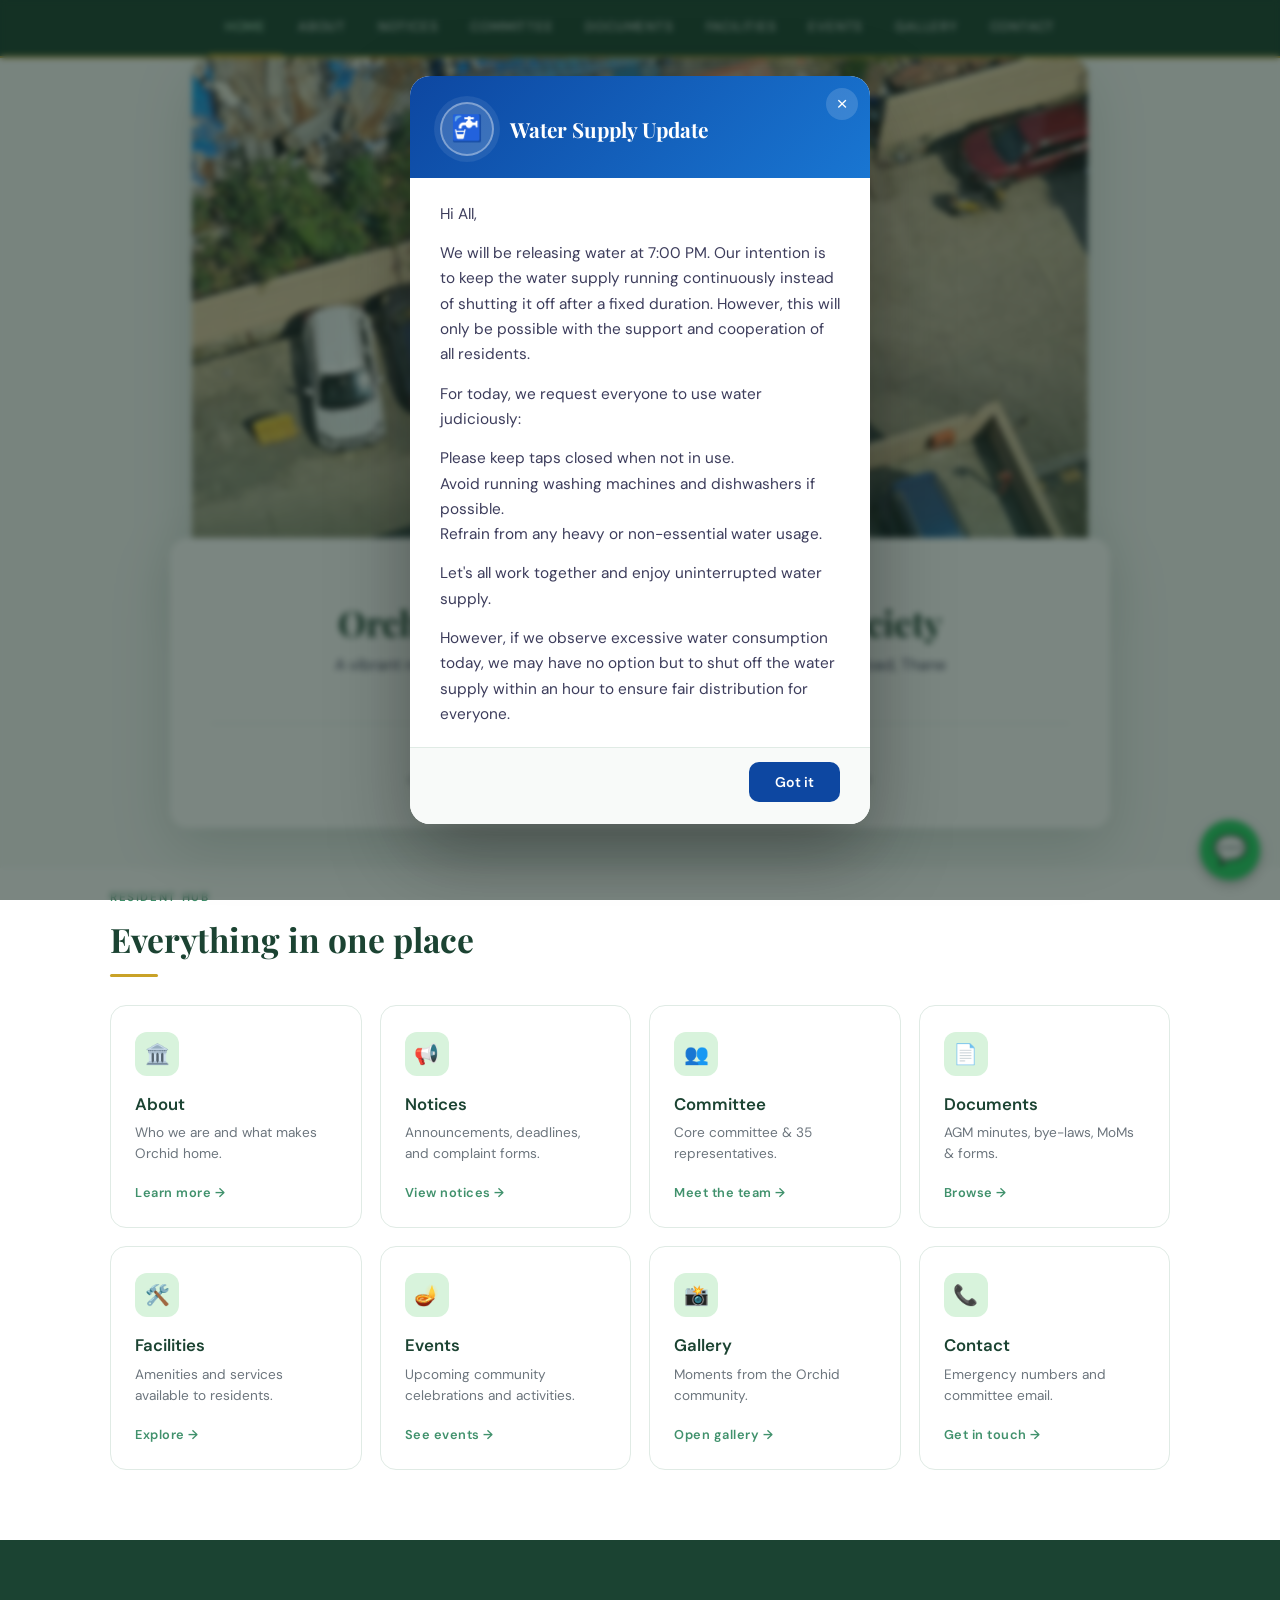
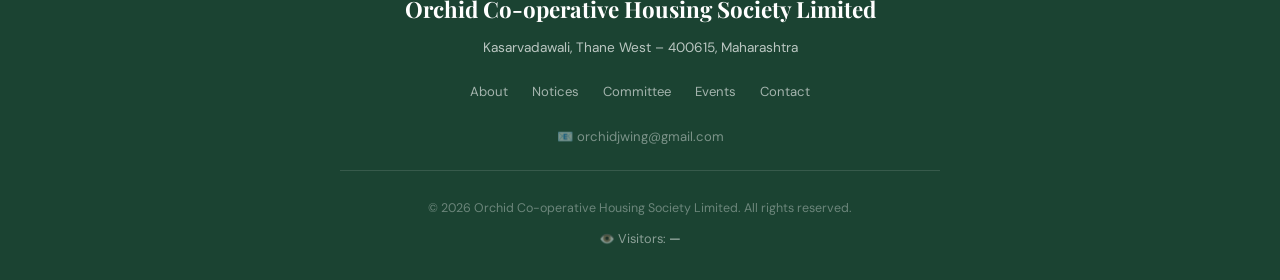
==== index.html @ 19d30646 "added visitor tag" ====
<!DOCTYPE html>
<html lang="en">
<head>
<meta charset="UTF-8">
<meta name="viewport" content="width=device-width, initial-scale=1.0">
<title>Orchid Co-operative Housing Society Limited</title>
<link rel="preconnect" href="https://fonts.googleapis.com">
<link href="https://fonts.googleapis.com/css2?family=Playfair+Display:wght@600;700&family=DM+Sans:wght@300;400;500;600&display=swap" rel="stylesheet">
<link rel="stylesheet" href="css/style.css">
</head>
<body data-page="index">

<div data-include="partials/nav.html"></div>
<!-- FULL-WIDTH IMAGE SLIDER (no text) -->
<header class="hero hero-images-only">
  <div class="hero-slides" id="heroSlides" aria-hidden="true"></div>
  <div class="hero-dots" id="heroDots"></div>
</header>

<!-- FLOATING WELCOME CARD (overlaps slider) -->
<div class="container">
  <div class="welcome-card">
    <p class="eyebrow">🌿 Est. 2023 · Kasarvadawali, Thane</p>
    <h1>Orchid Co-operative Housing Society</h1>
    <p class="lede">A vibrant residential community at Mahavir Kalpavruksha, Ghodbunder Road, Thane West – 400615.</p>
    <div class="stats">
      <div><strong>7</strong><span>Committee</span></div>
      <div><strong>35</strong><span>Representatives</span></div>
      <div><strong>2023</strong><span>Established</span></div>
      <div><strong>J Wing</strong><span>Orchid Tower</span></div>
    </div>
  </div>
</div>

<!-- QUICK LINK TILES -->
<section style="padding-top: 20px;">
  <div class="container">
    <p class="section-label">Resident Hub</p>
    <h2>Everything in one place</h2>
    <div class="divider"></div>

    <div class="tile-grid">
      <a href="about.html" class="tile">
        <div class="tile-icon">🏛️</div>
        <h3>About</h3>
        <p>Who we are and what makes Orchid home.</p>
        <span class="tile-arrow">Learn more →</span>
      </a>
      <a href="notices.html" class="tile">
        <div class="tile-icon">📢</div>
        <h3>Notices</h3>
        <p>Announcements, deadlines, and complaint forms.</p>
        <span class="tile-arrow">View notices →</span>
      </a>
      <a href="committee.html" class="tile">
        <div class="tile-icon">👥</div>
        <h3>Committee</h3>
        <p>Core committee &amp; 35 representatives.</p>
        <span class="tile-arrow">Meet the team →</span>
      </a>
      <a href="documents.html" class="tile">
        <div class="tile-icon">📄</div>
        <h3>Documents</h3>
        <p>AGM minutes, bye-laws, MoMs &amp; forms.</p>
        <span class="tile-arrow">Browse →</span>
      </a>
      <a href="facilities.html" class="tile">
        <div class="tile-icon">🛠️</div>
        <h3>Facilities</h3>
        <p>Amenities and services available to residents.</p>
        <span class="tile-arrow">Explore →</span>
      </a>
      <a href="events.html" class="tile">
        <div class="tile-icon">🪔</div>
        <h3>Events</h3>
        <p>Upcoming community celebrations and activities.</p>
        <span class="tile-arrow">See events →</span>
      </a>
      <a href="gallery.html" class="tile">
        <div class="tile-icon">📸</div>
        <h3>Gallery</h3>
        <p>Moments from the Orchid community.</p>
        <span class="tile-arrow">Open gallery →</span>
      </a>
      <a href="contact.html" class="tile">
        <div class="tile-icon">📞</div>
        <h3>Contact</h3>
        <p>Emergency numbers and committee email.</p>
        <span class="tile-arrow">Get in touch →</span>
      </a>
    </div>
  </div>
</section>

<div data-include="partials/footer.html"></div>
<script>
  (function () {
    var images = [
      'assets/gallery/orchid-tower.jpg',
      'assets/gallery/open-area.jpg',
      'assets/gallery/agm-hall.jpg',
      'assets/gallery/security-team.jpg',
      'assets/gallery/kumkum.jpeg',
      'assets/gallery/kids.jpeg'
    ];

    for (var i = images.length - 1; i > 0; i--) {
      var j = Math.floor(Math.random() * (i + 1));
      var tmp = images[i]; images[i] = images[j]; images[j] = tmp;
    }

    var slidesEl = document.getElementById('heroSlides');
    var dotsEl = document.getElementById('heroDots');
    if (!slidesEl) return;

    var slides = images.map(function (src) {
      var el = document.createElement('div');
      el.className = 'hero-slide';
      el.style.backgroundImage = 'url("' + src + '")';
      slidesEl.appendChild(el);
      return el;
    });

    var dots = images.map(function (_, idx) {
      var b = document.createElement('button');
      b.type = 'button';
      b.setAttribute('aria-label', 'Slide ' + (idx + 1));
      b.addEventListener('click', function () { go(idx); });
      dotsEl.appendChild(b);
      return b;
    });

    if (!slides.length) return;
    var current = 0;
    setActive(0);

    var timer = setInterval(next, 5000);

    function setActive(i) {
      slides.forEach(function (s, idx) { s.classList.toggle('active', idx === i); });
      dots.forEach(function (d, idx) { d.classList.toggle('active', idx === i); });
    }

    function next() {
      current = (current + 1) % slides.length;
      setActive(current);
    }

    function go(i) {
      current = i;
      setActive(current);
      clearInterval(timer);
      timer = setInterval(next, 5000);
    }
  })();
</script>
<script src="js/popup.js"></script>
<script src="js/include.js"></script>
<script src="js/visitor.js"></script>
</body>
</html>
---- css/style.css ----
*, *::before, *::after { margin: 0; padding: 0; box-sizing: border-box; }

:root {
  --green-dark:  #1B4332;
  --green-mid:   #2D6A4F;
  --green-soft:  #40916C;
  --green-light: #B7E4C7;
  --green-pale:  #D8F3DC;
  --gold:        #C9A227;
  --gold-light:  #FFF3CD;
  --text-dark:   #1a1a2e;
  --text-mid:    #3d3d5c;
  --text-muted:  #6c757d;
  --white:       #ffffff;
  --off-white:   #f8faf9;
  --border:      #e0ebe5;
}

html { scroll-behavior: smooth; }

body {
  font-family: 'DM Sans', sans-serif;
  background: var(--off-white);
  color: var(--text-dark);
  line-height: 1.7;
}

/* ── HERO ── */
.hero {
  background: linear-gradient(135deg, var(--green-dark) 0%, var(--green-mid) 60%, var(--green-soft) 100%);
  color: var(--white);
  text-align: center;
  padding: 36px 20px 28px;
  position: relative;
  overflow: hidden;
  max-height: 40vh;
  display: flex;
  flex-direction: column;
  justify-content: center;
}

.hero::before {
  content: '';
  position: absolute;
  inset: 0;
  background: url("data:image/svg+xml,%3Csvg width='60' height='60' viewBox='0 0 60 60' xmlns='http://www.w3.org/2000/svg'%3E%3Cg fill='none' fill-rule='evenodd'%3E%3Cg fill='%23ffffff' fill-opacity='0.04'%3E%3Cpath d='M36 34v-4h-2v4h-4v2h4v4h2v-4h4v-2h-4zm0-30V0h-2v4h-4v2h4v4h2V6h4V4h-4zM6 34v-4H4v4H0v2h4v4h2v-4h4v-2H6zM6 4V0H4v4H0v2h4v4h2V6h4V4H6z'/%3E%3C/g%3E%3C/g%3E%3C/svg%3E");
  pointer-events: none;
  z-index: 2;
}

/* Sliding background images for the home hero */
.hero-slides {
  position: absolute;
  inset: 0;
  z-index: 0;
  overflow: hidden;
}

.hero-slide {
  position: absolute;
  inset: 0;
  background-size: cover;
  background-position: center;
  opacity: 0;
  transform: scale(1.05);
  transition: opacity 1.6s ease-in-out, transform 8s ease-out;
}

.hero-slide.active {
  opacity: 1;
  transform: scale(1);
}

/* Dark green overlay so the text stays readable over photos */
.hero-slides::after {
  content: '';
  position: absolute;
  inset: 0;
  background: linear-gradient(135deg, rgba(27,67,50,0.78) 0%, rgba(45,106,79,0.7) 60%, rgba(64,145,108,0.65) 100%);
  z-index: 1;
}

.hero > *:not(.hero-slides) {
  position: relative;
  z-index: 3;
}

/* Image-only hero (no text overlay) */
.hero-images-only {
  padding: 0;
  height: 60vh;
  min-height: 380px;
  max-height: 620px;
  display: block;
  width: 70%;
  margin: 0 auto;
  border-radius: 18px;
  overflow: hidden;
  box-shadow: 0 20px 60px rgba(27,67,50,0.18);
}

@media (max-width: 720px) {
  .hero-images-only { width: 92%; border-radius: 12px; }
}

/* Slim site-name top bar (replaces gold alert) */
.site-name-bar {
  background: var(--green-dark);
  color: var(--white);
  font-family: 'Playfair Display', serif;
  font-size: 0.95rem;
  font-weight: 600;
  letter-spacing: 0.04em;
  border-bottom: 2px solid var(--gold);
}
.site-name-bar .alert-icon { display: none; }
.hero-images-only::before { display: none; }
.hero-images-only .hero-slides::after {
  background: linear-gradient(180deg, rgba(0,0,0,0) 60%, rgba(27,67,50,0.35) 100%);
}
.hero-images-only .hero-slide { transform: scale(1.02); transition: opacity 1.6s ease-in-out, transform 9s ease-out; }
.hero-images-only .hero-slide.active { transform: scale(1); }

/* Slide indicator dots */
.hero-dots {
  position: absolute;
  left: 0;
  right: 0;
  bottom: 20px;
  display: flex;
  justify-content: center;
  gap: 8px;
  z-index: 5;
}
.hero-dots button {
  width: 8px;
  height: 8px;
  border-radius: 50%;
  border: 0;
  background: rgba(255,255,255,0.45);
  cursor: pointer;
  padding: 0;
  transition: width 0.3s, background 0.3s;
}
.hero-dots button.active {
  width: 28px;
  border-radius: 4px;
  background: var(--white);
}

/* Floating welcome card that overlaps the slider */
.welcome-card {
  position: relative;
  z-index: 10;
  margin: -60px auto 40px;
  max-width: 940px;
  background: var(--white);
  border-radius: 18px;
  box-shadow: 0 20px 60px rgba(27,67,50,0.18);
  padding: 36px 40px;
  text-align: center;
}

@media (max-width: 720px) {
  .welcome-card { margin: -40px 16px 24px; padding: 26px 22px; }
}

.welcome-card .eyebrow {
  font-size: 0.72rem;
  letter-spacing: 0.16em;
  text-transform: uppercase;
  color: var(--green-soft);
  font-weight: 600;
  margin-bottom: 8px;
}

.welcome-card h1 {
  font-family: 'Playfair Display', serif;
  font-size: clamp(1.5rem, 3.2vw, 2.2rem);
  color: var(--green-dark);
  font-weight: 700;
  line-height: 1.2;
  margin-bottom: 8px;
}

.welcome-card .lede {
  color: var(--text-mid);
  font-size: 0.98rem;
  max-width: 620px;
  margin: 0 auto 18px;
}

.welcome-card .stats {
  display: flex;
  justify-content: center;
  gap: 32px;
  flex-wrap: wrap;
  padding-top: 18px;
  border-top: 1px solid var(--border);
}

.welcome-card .stats > div { text-align: center; }
.welcome-card .stats strong {
  display: block;
  font-family: 'Playfair Display', serif;
  font-size: 1.4rem;
  color: var(--green-dark);
  line-height: 1;
}
.welcome-card .stats span {
  font-size: 0.72rem;
  color: var(--text-muted);
  letter-spacing: 0.08em;
  text-transform: uppercase;
  margin-top: 4px;
  display: inline-block;
}

/* Modern quick-links grid (icon tiles) */
.tile-grid {
  display: grid;
  grid-template-columns: repeat(auto-fit, minmax(220px, 1fr));
  gap: 18px;
}

.tile {
  position: relative;
  display: block;
  background: var(--white);
  border: 1px solid var(--border);
  border-radius: 16px;
  padding: 26px 24px 22px;
  text-decoration: none;
  color: var(--text-dark);
  overflow: hidden;
  transition: transform 0.25s, box-shadow 0.25s, border-color 0.25s;
}

.tile::before {
  content: '';
  position: absolute;
  inset: 0;
  background: linear-gradient(135deg, var(--green-pale) 0%, transparent 60%);
  opacity: 0;
  transition: opacity 0.25s;
  pointer-events: none;
}

.tile:hover {
  transform: translateY(-4px);
  box-shadow: 0 14px 40px rgba(27,67,50,0.12);
  border-color: var(--green-light);
}

.tile:hover::before { opacity: 1; }

.tile-icon {
  position: relative;
  width: 44px;
  height: 44px;
  border-radius: 12px;
  background: var(--green-pale);
  color: var(--green-dark);
  display: flex;
  align-items: center;
  justify-content: center;
  font-size: 1.25rem;
  margin-bottom: 14px;
}

.tile h3 {
  position: relative;
  font-size: 1.05rem;
  font-weight: 600;
  color: var(--green-dark);
  margin-bottom: 4px;
}

.tile p {
  position: relative;
  font-size: 0.85rem;
  color: var(--text-muted);
  margin-bottom: 14px;
  line-height: 1.55;
}

.tile-arrow {
  position: relative;
  font-size: 0.8rem;
  font-weight: 600;
  color: var(--green-soft);
  letter-spacing: 0.04em;
}

/* Featured / urgent strip on home */
.feature-strip {
  display: grid;
  grid-template-columns: 1.2fr 1fr;
  gap: 24px;
  background: linear-gradient(135deg, var(--green-dark) 0%, var(--green-mid) 100%);
  border-radius: 18px;
  padding: 32px 36px;
  color: var(--white);
  align-items: center;
}

@media (max-width: 720px) {
  .feature-strip { grid-template-columns: 1fr; padding: 26px 22px; }
}

.feature-strip h3 {
  font-family: 'Playfair Display', serif;
  font-size: 1.4rem;
  margin-bottom: 8px;
  color: var(--white);
}

.feature-strip p {
  opacity: 0.85;
  font-size: 0.94rem;
  margin-bottom: 14px;
}

.feature-strip .deadline-pill {
  display: inline-block;
  background: var(--gold);
  color: #3B2800;
  border-radius: 50px;
  padding: 4px 14px;
  font-size: 0.78rem;
  font-weight: 600;
  margin-bottom: 10px;
  letter-spacing: 0.04em;
}

.feature-strip .feature-cta {
  display: inline-flex;
  align-items: center;
  gap: 8px;
  background: var(--white);
  color: var(--green-dark);
  padding: 10px 20px;
  border-radius: 8px;
  text-decoration: none;
  font-weight: 600;
  font-size: 0.86rem;
  transition: background 0.2s, transform 0.2s;
}

.feature-strip .feature-cta:hover {
  background: var(--green-light);
  transform: translateX(2px);
}

.feature-strip .feature-side {
  text-align: center;
  border-left: 1px solid rgba(255,255,255,0.18);
  padding-left: 24px;
}

@media (max-width: 720px) {
  .feature-strip .feature-side { border-left: 0; border-top: 1px solid rgba(255,255,255,0.18); padding: 16px 0 0; }
}

.feature-strip .feature-side strong {
  font-family: 'Playfair Display', serif;
  font-size: 2.4rem;
  display: block;
  line-height: 1;
  color: var(--green-light);
}
.feature-strip .feature-side span {
  font-size: 0.78rem;
  text-transform: uppercase;
  letter-spacing: 0.08em;
  opacity: 0.7;
  display: block;
  margin-top: 6px;
}

.hero-badge {
  display: inline-block;
  background: rgba(255,255,255,0.15);
  border: 1px solid rgba(255,255,255,0.3);
  color: var(--green-light);
  font-size: 0.75rem;
  font-weight: 600;
  letter-spacing: 0.12em;
  text-transform: uppercase;
  padding: 6px 16px;
  border-radius: 50px;
  margin-bottom: 20px;
}

.hero h1 {
  font-family: 'Playfair Display', serif;
  font-size: clamp(2rem, 5vw, 3.4rem);
  font-weight: 700;
  line-height: 1.2;
  margin-bottom: 14px;
  text-shadow: 0 2px 20px rgba(0,0,0,0.2);
}

.hero-tagline {
  font-size: 1.05rem;
  font-weight: 300;
  opacity: 0.88;
  margin-bottom: 6px;
  letter-spacing: 0.02em;
}

.hero-loc {
  font-size: 0.88rem;
  opacity: 0.65;
  display: flex;
  align-items: center;
  justify-content: center;
  gap: 5px;
  margin-top: 6px;
}

.hero-loc svg { width: 14px; height: 14px; fill: currentColor; }

.hero-strip {
  display: flex;
  justify-content: center;
  gap: 40px;
  flex-wrap: wrap;
  margin-top: 22px;
  padding-top: 18px;
  border-top: 1px solid rgba(255,255,255,0.18);
}

.hero-stat { text-align: center; }
.hero-stat strong { display: block; font-size: 1.7rem; font-weight: 700; color: var(--white); }
.hero-stat span { font-size: 0.78rem; opacity: 0.7; text-transform: uppercase; letter-spacing: 0.08em; }

/* ── PAGE HEADER (compact hero for inner pages) ── */
.page-header {
  background: linear-gradient(135deg, var(--green-dark) 0%, var(--green-mid) 100%);
  color: var(--white);
  text-align: center;
  padding: 50px 20px 40px;
}

.page-header h1 {
  font-family: 'Playfair Display', serif;
  font-size: clamp(1.7rem, 4vw, 2.4rem);
  font-weight: 700;
  margin-bottom: 6px;
}

.page-header p { font-size: 0.95rem; opacity: 0.8; }

/* ── NAV ── */
nav {
  background: var(--green-dark);
  position: sticky;
  top: 0;
  z-index: 1000;
  border-bottom: 2px solid var(--gold);
}

.nav-inner {
  max-width: 1100px;
  margin: 0 auto;
  padding: 0 20px;
  display: flex;
  justify-content: center;
  flex-wrap: wrap;
}

nav a {
  color: rgba(255,255,255,0.8);
  text-decoration: none;
  font-size: 0.82rem;
  font-weight: 500;
  letter-spacing: 0.06em;
  text-transform: uppercase;
  padding: 16px 16px;
  display: inline-block;
  transition: color 0.2s;
  border-bottom: 2px solid transparent;
}

nav a:hover,
nav a.active {
  color: var(--green-light);
  border-bottom-color: var(--gold);
}

/* ── ALERT BANNER ── */
.alert-banner {
  background: var(--gold);
  color: #3B2800;
  text-align: center;
  padding: 12px 20px;
  font-size: 0.88rem;
  font-weight: 600;
  display: flex;
  align-items: center;
  justify-content: center;
  gap: 10px;
}

.alert-banner .alert-icon {
  width: 18px; height: 18px;
  background: #3B2800;
  border-radius: 50%;
  color: var(--gold);
  font-size: 11px;
  font-weight: 700;
  display: flex; align-items: center; justify-content: center;
  flex-shrink: 0;
}

/* ── LAYOUT ── */
.container {
  max-width: 1100px;
  margin: 0 auto;
  padding: 0 20px;
}

section { padding: 70px 0; }

section:nth-child(even) { background: var(--white); }
section:nth-child(odd)  { background: var(--off-white); }

.section-label {
  font-size: 0.72rem;
  font-weight: 600;
  letter-spacing: 0.14em;
  text-transform: uppercase;
  color: var(--green-soft);
  margin-bottom: 10px;
}

h2 {
  font-family: 'Playfair Display', serif;
  font-size: clamp(1.6rem, 3vw, 2.1rem);
  font-weight: 700;
  color: var(--green-dark);
  margin-bottom: 14px;
  line-height: 1.25;
}

.section-desc {
  color: var(--text-muted);
  max-width: 580px;
  margin-bottom: 40px;
  font-size: 0.97rem;
}

.divider {
  width: 48px;
  height: 3px;
  background: var(--gold);
  border-radius: 2px;
  margin: 12px 0 28px;
}

/* ── CARDS ── */
.cards-grid {
  display: grid;
  grid-template-columns: repeat(auto-fit, minmax(270px, 1fr));
  gap: 22px;
}

.card {
  background: var(--white);
  border: 1px solid var(--border);
  border-radius: 14px;
  padding: 28px 26px;
  transition: box-shadow 0.2s, transform 0.2s;
}

.card:hover {
  box-shadow: 0 8px 30px rgba(27,67,50,0.1);
  transform: translateY(-2px);
}

.card-icon {
  width: 46px; height: 46px;
  background: var(--green-pale);
  border-radius: 12px;
  display: flex; align-items: center; justify-content: center;
  margin-bottom: 16px;
}

.card-icon svg { width: 22px; height: 22px; stroke: var(--green-mid); fill: none; stroke-width: 1.8; stroke-linecap: round; stroke-linejoin: round; }

.card h3 {
  font-size: 1.05rem;
  font-weight: 600;
  color: var(--text-dark);
  margin-bottom: 8px;
}

.card p {
  font-size: 0.88rem;
  color: var(--text-muted);
  margin-bottom: 18px;
  line-height: 1.6;
}

.btn {
  display: inline-flex;
  align-items: center;
  gap: 7px;
  padding: 10px 20px;
  background: var(--green-dark);
  color: var(--white);
  text-decoration: none;
  border-radius: 8px;
  font-size: 0.84rem;
  font-weight: 500;
  transition: background 0.2s;
}

.btn:hover { background: var(--green-soft); }

.btn svg { width: 14px; height: 14px; stroke: currentColor; fill: none; stroke-width: 2; stroke-linecap: round; stroke-linejoin: round; }

.btn-outline {
  background: transparent;
  color: var(--green-dark);
  border: 1.5px solid var(--green-dark);
}

.btn-outline:hover { background: var(--green-pale); color: var(--green-dark); }

/* ── ABOUT ── */
.about-grid {
  display: grid;
  grid-template-columns: 1fr 1fr;
  gap: 60px;
  align-items: start;
}

@media(max-width: 720px) { .about-grid { grid-template-columns: 1fr; gap: 30px; } }

.about-text p { color: var(--text-mid); margin-bottom: 16px; font-size: 0.97rem; }

.about-highlights {
  display: grid;
  grid-template-columns: 1fr 1fr;
  gap: 16px;
}

.highlight-pill {
  background: var(--green-pale);
  border-radius: 10px;
  padding: 16px;
  font-size: 0.84rem;
}

.highlight-pill strong {
  display: block;
  font-weight: 600;
  color: var(--green-dark);
  font-size: 1rem;
  margin-bottom: 3px;
}

.highlight-pill span { color: var(--text-muted); }

.rera-tag {
  display: inline-flex;
  align-items: center;
  gap: 6px;
  background: #eaf7ef;
  border: 1px solid var(--green-light);
  border-radius: 6px;
  padding: 8px 14px;
  font-size: 0.78rem;
  color: var(--green-dark);
  font-weight: 500;
  margin-top: 18px;
}

.rera-dot { width: 8px; height: 8px; border-radius: 50%; background: var(--green-soft); flex-shrink: 0; }

/* ── NOTICE BOARD ── */
.urgent-notice {
  background: var(--gold-light);
  border: 1.5px solid var(--gold);
  border-radius: 12px;
  padding: 22px 26px;
  margin-bottom: 36px;
  display: flex;
  gap: 16px;
  align-items: flex-start;
}

.urgent-icon {
  width: 40px; height: 40px;
  background: var(--gold);
  border-radius: 10px;
  display: flex; align-items: center; justify-content: center;
  flex-shrink: 0;
  font-size: 1.1rem;
}

.urgent-notice h4 { font-weight: 600; color: #7a5100; margin-bottom: 4px; font-size: 0.95rem; }
.urgent-notice p { color: #6b4400; font-size: 0.88rem; }

.deadline-badge {
  display: inline-block;
  background: #d4380d;
  color: white;
  border-radius: 5px;
  padding: 2px 10px;
  font-size: 0.78rem;
  font-weight: 600;
  margin-left: 6px;
}

/* ── COMMITTEE ── */
.committee-banner {
  background: var(--green-dark);
  color: var(--white);
  border-radius: 14px;
  padding: 34px 36px;
  display: flex;
  align-items: center;
  justify-content: space-between;
  flex-wrap: wrap;
  gap: 20px;
}

.committee-banner h3 { font-family: 'Playfair Display', serif; font-size: 1.3rem; margin-bottom: 6px; }
.committee-banner p  { font-size: 0.88rem; opacity: 0.75; }

.member-count {
  font-family: 'Playfair Display', serif;
  font-size: 3.2rem;
  font-weight: 700;
  color: var(--green-light);
  line-height: 1;
}

.member-count small { font-family: 'DM Sans', sans-serif; font-size: 0.75rem; opacity: 0.7; display: block; text-transform: uppercase; letter-spacing: 0.1em; margin-top: 4px; }

.role-list {
  display: grid;
  grid-template-columns: repeat(auto-fit, minmax(200px, 1fr));
  gap: 14px;
  margin-top: 28px;
}

.role-item {
  background: var(--white);
  border: 1px solid var(--border);
  border-radius: 10px;
  padding: 16px 18px;
  display: flex;
  align-items: center;
  gap: 12px;
}

.role-photo {
  width: 60px;
  height: 60px;
  border-radius: 50%;
  object-fit: cover;
  border: 3px solid var(--green-light);
  flex-shrink: 0;
}

.role-item p { font-size: 0.85rem; font-weight: 600; color: var(--text-dark); }
.role-item span { font-size: 0.78rem; color: var(--text-muted); }

/* ── REPRESENTATIVES ── */
.rep-list {
  display: grid;
  grid-template-columns: repeat(auto-fit, minmax(260px, 1fr));
  grid-auto-rows: 1fr;
  gap: 16px;
  margin-top: 28px;
}

.rep-card {
  background: var(--white);
  border: 1px solid var(--border);
  border-radius: 12px;
  padding: 18px 20px;
  display: flex;
  align-items: center;
  gap: 14px;
  transition: box-shadow 0.2s, transform 0.2s;
}

.rep-card:hover {
  box-shadow: 0 6px 20px rgba(27,67,50,0.08);
  transform: translateY(-2px);
}

.rep-photo {
  width: 56px;
  height: 56px;
  border-radius: 50%;
  object-fit: cover;
  border: 3px solid var(--green-light);
  flex-shrink: 0;
}

.rep-photo-placeholder {
  width: 56px;
  height: 56px;
  border-radius: 50%;
  background: var(--green-pale);
  border: 3px solid var(--green-light);
  color: var(--green-dark);
  font-weight: 600;
  font-size: 0.95rem;
  display: flex;
  align-items: center;
  justify-content: center;
  flex-shrink: 0;
}

.rep-photo-pair {
  display: flex;
  flex-shrink: 0;
}

.rep-photo-pair .rep-photo {
  width: 40px;
  height: 40px;
  margin-right: -12px;
  border-width: 2px;
}

.rep-photo-pair .rep-photo:last-child {
  margin-right: 0;
}

.rep-body { min-width: 0; }
.rep-body .rep-name { font-size: 0.92rem; font-weight: 600; color: var(--text-dark); margin-bottom: 2px; }
.rep-body .rep-dept { font-size: 0.78rem; color: var(--green-mid); font-weight: 500; }
.rep-body .rep-flat { font-size: 0.74rem; color: var(--text-muted); margin-top: 2px; }

/* ── EVENTS ── */
.event-card {
  background: var(--white);
  border: 1px solid var(--border);
  border-left: 5px solid var(--green-soft);
  border-radius: 14px;
  padding: 28px;
  display: flex;
  gap: 24px;
  align-items: flex-start;
  max-width: 680px;
}

.event-date-box {
  background: var(--green-pale);
  border-radius: 10px;
  padding: 12px 18px;
  text-align: center;
  flex-shrink: 0;
}

.event-date-box strong { display: block; font-size: 1.6rem; font-weight: 700; color: var(--green-dark); line-height: 1; }
.event-date-box span { font-size: 0.72rem; text-transform: uppercase; letter-spacing: 0.1em; color: var(--green-soft); font-weight: 600; }

.event-body h3 { font-size: 1.1rem; font-weight: 600; color: var(--text-dark); margin-bottom: 8px; }
.event-body p { font-size: 0.88rem; color: var(--text-muted); }

.event-tag {
  display: inline-block;
  background: var(--green-pale);
  color: var(--green-dark);
  border-radius: 6px;
  padding: 3px 12px;
  font-size: 0.75rem;
  font-weight: 600;
  margin-bottom: 10px;
  text-transform: uppercase;
  letter-spacing: 0.07em;
}

/* ── FACILITIES ── */
.under-construction {
  background: var(--off-white);
  border: 1.5px dashed var(--border);
  border-radius: 14px;
  padding: 50px;
  text-align: center;
  color: var(--text-muted);
}

.under-construction svg { width: 40px; height: 40px; stroke: var(--border); fill: none; stroke-width: 1.5; stroke-linecap: round; stroke-linejoin: round; margin-bottom: 14px; }

/* ── GALLERY ── */
.gallery-grid {
  display: grid;
  grid-template-columns: repeat(auto-fit, minmax(280px, 1fr));
  gap: 24px;
  margin-top: 30px;
}

.gallery-card {
  background: #fff;
  border-radius: 16px;
  overflow: hidden;
  box-shadow: 0 4px 15px rgba(0,0,0,.08);
  transition: .3s;
}

.gallery-card:hover { transform: translateY(-6px); }

.gallery-card img,
.gallery-card video {
  width: 100%;
  height: 300px;
  object-fit: cover;
  display: block;
}

.gallery-card p {
  margin: 0;
  padding: 15px;
  text-align: center;
  font-weight: 600;
  color: #1B4332;
}

/* ── CONTACT ── */
.contact-grid {
  display: grid;
  grid-template-columns: repeat(auto-fit, minmax(280px, 1fr));
  gap: 22px;
}

.contact-card {
  background: var(--white);
  border: 1px solid var(--border);
  border-radius: 14px;
  padding: 28px;
}

.contact-card h3 { font-size: 1rem; font-weight: 600; margin-bottom: 4px; color: var(--text-dark); }

.contact-chip {
  display: inline-flex;
  align-items: center;
  gap: 8px;
  background: var(--green-pale);
  border-radius: 8px;
  padding: 10px 16px;
  margin-top: 14px;
  font-size: 0.88rem;
  font-weight: 500;
  color: var(--green-dark);
  text-decoration: none;
}

.contact-chip svg { width: 16px; height: 16px; stroke: currentColor; fill: none; stroke-width: 2; stroke-linecap: round; stroke-linejoin: round; }

.emergency-badge {
  display: inline-flex;
  align-items: center;
  gap: 5px;
  background: #fff0f0;
  color: #c0392b;
  border: 1px solid #ffcccc;
  border-radius: 6px;
  padding: 4px 12px;
  font-size: 0.75rem;
  font-weight: 600;
  margin-bottom: 10px;
  text-transform: uppercase;
  letter-spacing: 0.06em;
}

/* ── DOCUMENTS ── */
.doc-category {
  margin-bottom: 44px;
}

.doc-category-title {
  font-family: 'Playfair Display', serif;
  font-size: 1.25rem;
  color: var(--green-dark);
  margin-bottom: 18px;
  padding-bottom: 8px;
  border-bottom: 2px solid var(--green-pale);
}

.doc-list {
  display: grid;
  gap: 14px;
}

.doc-card {
  display: grid;
  grid-template-columns: 48px 1fr auto;
  align-items: center;
  gap: 18px;
  background: var(--white);
  border: 1px solid var(--border);
  border-radius: 12px;
  padding: 18px 22px;
  transition: box-shadow 0.2s, border-color 0.2s, transform 0.2s;
}

.doc-card:hover {
  border-color: var(--green-light);
  box-shadow: 0 6px 22px rgba(27,67,50,0.08);
  transform: translateY(-1px);
}

.doc-icon {
  width: 44px;
  height: 44px;
  border-radius: 10px;
  background: var(--green-pale);
  color: var(--green-mid);
  display: flex;
  align-items: center;
  justify-content: center;
  flex-shrink: 0;
}

.doc-body { min-width: 0; }

.doc-body h3 {
  font-size: 0.98rem;
  font-weight: 600;
  color: var(--text-dark);
  margin-bottom: 4px;
}

.doc-meta {
  font-size: 0.78rem;
  color: var(--green-soft);
  font-weight: 500;
  letter-spacing: 0.02em;
  margin-bottom: 4px;
}

.doc-desc {
  font-size: 0.85rem;
  color: var(--text-muted);
  line-height: 1.55;
  margin: 0;
}

.doc-action { flex-shrink: 0; }

.doc-missing {
  font-size: 0.78rem;
  color: var(--text-muted);
  font-style: italic;
}

.doc-empty {
  font-size: 0.88rem;
  color: var(--text-muted);
  font-style: italic;
  padding: 12px 0;
}

.doc-loading {
  font-size: 0.9rem;
  color: var(--text-muted);
  text-align: center;
  padding: 30px 0;
}

.doc-error {
  background: #fff0f0;
  border: 1px solid #ffcccc;
  color: #c0392b;
  border-radius: 12px;
  padding: 18px 22px;
  font-size: 0.88rem;
}
.doc-error p { margin-bottom: 4px; }
.doc-error p:last-child { margin-bottom: 0; }

/* ── PASSWORD GATE ── */
.gate {
  max-width: 440px;
  margin: 30px auto 60px;
  background: var(--white);
  border: 1px solid var(--border);
  border-radius: 14px;
  padding: 36px 32px;
  text-align: center;
  box-shadow: 0 6px 24px rgba(27,67,50,0.06);
}

.gate-icon {
  width: 56px;
  height: 56px;
  border-radius: 14px;
  background: var(--green-pale);
  color: var(--green-dark);
  display: flex;
  align-items: center;
  justify-content: center;
  margin: 0 auto 18px;
  font-size: 1.4rem;
}

.gate h2 {
  font-size: 1.25rem;
  margin-bottom: 6px;
}

.gate p.gate-hint {
  font-size: 0.88rem;
  color: var(--text-muted);
  margin-bottom: 20px;
}

.gate-form {
  display: flex;
  flex-direction: column;
  gap: 12px;
}

.gate-input {
  width: 100%;
  padding: 12px 16px;
  font-size: 1rem;
  font-family: inherit;
  border: 1.5px solid var(--border);
  border-radius: 10px;
  text-align: center;
  letter-spacing: 0.18em;
  background: var(--off-white);
  transition: border-color 0.2s;
}

.gate-input:focus {
  outline: none;
  border-color: var(--green-soft);
  background: var(--white);
}

.gate-button {
  background: var(--green-dark);
  color: var(--white);
  border: 0;
  padding: 12px 20px;
  font-size: 0.92rem;
  font-weight: 600;
  font-family: inherit;
  border-radius: 10px;
  cursor: pointer;
  transition: background 0.2s;
}

.gate-button:hover { background: var(--green-soft); }

.gate-error {
  font-size: 0.85rem;
  color: #c0392b;
  margin-top: 4px;
  min-height: 1.2em;
}

.gate-footer {
  margin-top: 18px;
  font-size: 0.78rem;
  color: var(--text-muted);
}

.gate-footer a {
  color: var(--green-soft);
  text-decoration: none;
  font-weight: 500;
}

.gate-logout {
  display: inline-flex;
  align-items: center;
  gap: 6px;
  font-size: 0.78rem;
  color: var(--text-muted);
  text-decoration: none;
  border: 1px solid var(--border);
  padding: 6px 12px;
  border-radius: 50px;
  margin-bottom: 18px;
  cursor: pointer;
  background: transparent;
  font-family: inherit;
}

.gate-logout:hover { color: var(--green-dark); border-color: var(--green-light); }

/* ── POPUP NOTICE ── */
.popup-overlay {
  position: fixed;
  inset: 0;
  background: rgba(15, 35, 27, 0.55);
  backdrop-filter: blur(3px);
  -webkit-backdrop-filter: blur(3px);
  display: flex;
  align-items: center;
  justify-content: center;
  padding: 20px;
  z-index: 2000;
  animation: popup-fade 0.22s ease-out;
  overflow-y: auto;
  -webkit-overflow-scrolling: touch;
}

.popup-card {
  position: relative;
  background: var(--white);
  border-radius: 20px;
  max-width: 460px;
  width: 100%;
  max-height: calc(100vh - 40px);
  display: flex;
  flex-direction: column;
  box-shadow: 0 30px 80px rgba(0,0,0,0.35);
  animation: popup-in 0.28s cubic-bezier(.2, .9, .35, 1.05);
  overflow: hidden;
  --popup-accent: var(--green-soft);
  --popup-accent-deep: var(--green-dark);
  --popup-accent-soft: var(--green-pale);
}

.popup-card.accent-blue {
  --popup-accent: #1976D2;
  --popup-accent-deep: #0D47A1;
  --popup-accent-soft: #E3F2FD;
}
.popup-card.accent-green {
  --popup-accent: var(--green-soft);
  --popup-accent-deep: var(--green-dark);
  --popup-accent-soft: var(--green-pale);
}
.popup-card.accent-gold {
  --popup-accent: var(--gold);
  --popup-accent-deep: #7a5100;
  --popup-accent-soft: var(--gold-light);
}
.popup-card.accent-red {
  --popup-accent: #d4380d;
  --popup-accent-deep: #8B1F00;
  --popup-accent-soft: #fff0f0;
}

.popup-header {
  background: linear-gradient(135deg, var(--popup-accent-deep) 0%, var(--popup-accent) 100%);
  color: #fff;
  padding: 26px 30px 22px;
  display: flex;
  align-items: center;
  gap: 16px;
  position: relative;
  flex-shrink: 0;
}

.popup-icon {
  width: 54px;
  height: 54px;
  border-radius: 50%;
  background: rgba(255,255,255,0.18);
  border: 2px solid rgba(255,255,255,0.35);
  display: flex;
  align-items: center;
  justify-content: center;
  font-size: 1.6rem;
  flex-shrink: 0;
  box-shadow: 0 0 0 6px rgba(255,255,255,0.08);
}

.popup-title {
  font-family: 'Playfair Display', serif;
  font-size: 1.3rem;
  font-weight: 700;
  color: #fff;
  line-height: 1.25;
  flex: 1;
  margin: 0;
}

.popup-body {
  padding: 24px 30px 20px;
  color: var(--text-mid);
  font-size: 0.96rem;
  line-height: 1.65;
  overflow-y: auto;
  -webkit-overflow-scrolling: touch;
  flex: 1 1 auto;
  min-height: 0;
  /* subtle hint that body is scrollable when content overflows */
  background:
    linear-gradient(var(--white) 30%, rgba(255,255,255,0)),
    linear-gradient(rgba(255,255,255,0), var(--white) 70%) 0 100%,
    linear-gradient(rgba(27,67,50,0.06), rgba(27,67,50,0)),
    linear-gradient(rgba(27,67,50,0), rgba(27,67,50,0.06)) 0 100%;
  background-repeat: no-repeat;
  background-size: 100% 24px, 100% 24px, 100% 8px, 100% 8px;
  background-attachment: local, local, scroll, scroll;
}

.popup-body p { margin-bottom: 14px; }
.popup-body p:last-child { margin-bottom: 0; }
.popup-body strong { color: var(--popup-accent-deep); }
.popup-body a { color: var(--popup-accent); font-weight: 500; }
.popup-body a:hover { text-decoration: underline; }

/* Info rows: visual stack of "Label · Value" pairs */
.popup-rows {
  background: var(--popup-accent-soft);
  border-radius: 12px;
  padding: 14px 18px;
  margin-bottom: 14px;
  display: flex;
  flex-direction: column;
  gap: 6px;
}

.popup-row {
  display: flex;
  align-items: baseline;
  justify-content: space-between;
  gap: 16px;
  font-size: 0.92rem;
}

.popup-row-label {
  font-weight: 600;
  color: var(--popup-accent-deep);
  font-size: 0.84rem;
  text-transform: uppercase;
  letter-spacing: 0.06em;
  flex-shrink: 0;
}

.popup-row-value {
  color: var(--text-dark);
  font-weight: 600;
  font-variant-numeric: tabular-nums;
  text-align: right;
}

.popup-close {
  position: absolute;
  top: 12px;
  right: 12px;
  width: 32px;
  height: 32px;
  border: 0;
  background: rgba(255,255,255,0.15);
  color: #fff;
  font-size: 1.2rem;
  cursor: pointer;
  border-radius: 50%;
  line-height: 1;
  transition: background 0.15s;
  display: flex;
  align-items: center;
  justify-content: center;
}

.popup-close:hover { background: rgba(255,255,255,0.3); }

.popup-actions {
  padding: 14px 30px 22px;
  display: flex;
  justify-content: flex-end;
  border-top: 1px solid var(--border);
  background: var(--off-white);
  flex-shrink: 0;
}

.popup-dismiss {
  background: var(--popup-accent-deep);
  color: var(--white);
  border: 0;
  padding: 11px 26px;
  border-radius: 10px;
  font-size: 0.88rem;
  font-weight: 600;
  font-family: inherit;
  cursor: pointer;
  transition: background 0.2s, transform 0.1s;
}

.popup-dismiss:hover { background: var(--popup-accent); }
.popup-dismiss:active { transform: scale(0.98); }

@keyframes popup-fade {
  from { opacity: 0; }
  to   { opacity: 1; }
}

@keyframes popup-in {
  from { opacity: 0; transform: translateY(20px) scale(0.96); }
  to   { opacity: 1; transform: translateY(0) scale(1); }
}

@media (max-width: 480px) {
  .popup-overlay { padding: 12px; align-items: flex-end; }
  .popup-card { max-height: calc(100vh - 24px); border-radius: 16px; }
  .popup-header { padding: 18px 20px 16px; gap: 12px; }
  .popup-body { padding: 18px 20px 14px; font-size: 0.92rem; }
  .popup-actions { padding: 12px 20px 16px; }
  .popup-title { font-size: 1.1rem; }
  .popup-icon { width: 42px; height: 42px; font-size: 1.3rem; border-width: 1.5px; }
  .popup-row { font-size: 0.86rem; }
  .popup-rows { padding: 12px 14px; }
}

@media (max-width: 720px) {
  .doc-card {
    grid-template-columns: 40px 1fr;
    gap: 14px;
    padding: 16px 18px;
  }
  .doc-action {
    grid-column: 1 / -1;
    margin-top: 4px;
  }
  .doc-icon { width: 40px; height: 40px; }
}

/* ── HOME QUICK LINKS ── */
.quick-links {
  display: grid;
  grid-template-columns: repeat(auto-fit, minmax(220px, 1fr));
  gap: 18px;
  margin-top: 10px;
}

.quick-link {
  display: block;
  background: var(--white);
  border: 1px solid var(--border);
  border-radius: 14px;
  padding: 24px;
  text-decoration: none;
  color: var(--text-dark);
  transition: box-shadow 0.2s, transform 0.2s, border-color 0.2s;
}

.quick-link:hover {
  box-shadow: 0 8px 30px rgba(27,67,50,0.1);
  transform: translateY(-2px);
  border-color: var(--green-light);
}

.quick-link h3 {
  font-size: 1.05rem;
  font-weight: 600;
  color: var(--green-dark);
  margin-bottom: 6px;
}

.quick-link p {
  font-size: 0.85rem;
  color: var(--text-muted);
}

.quick-link-arrow {
  display: inline-block;
  margin-top: 12px;
  font-size: 0.82rem;
  color: var(--green-soft);
  font-weight: 600;
}

/* ── FOOTER ── */
footer {
  background: var(--green-dark);
  color: rgba(255,255,255,0.7);
  padding: 50px 20px 30px;
  text-align: center;
}

footer h3 {
  font-family: 'Playfair Display', serif;
  color: var(--white);
  font-size: 1.4rem;
  margin-bottom: 8px;
}

.footer-links { display: flex; justify-content: center; gap: 24px; flex-wrap: wrap; margin: 22px 0; }
.footer-links a { color: rgba(255,255,255,0.6); text-decoration: none; font-size: 0.82rem; transition: color 0.2s; }
.footer-links a:hover { color: var(--green-light); }

footer hr { border: none; border-top: 1px solid rgba(255,255,255,0.12); margin: 22px auto; max-width: 600px; }
footer small { font-size: 0.78rem; opacity: 0.5; }

/* ── WHATSAPP FLOAT ── */
.wa-float {
  position: fixed;
  bottom: 20px;
  right: 20px;
  background: #25D366;
  color: white;
  width: 60px;
  height: 60px;
  border-radius: 50%;
  display: flex;
  align-items: center;
  justify-content: center;
  text-decoration: none;
  font-size: 28px;
  box-shadow: 0 4px 12px rgba(0,0,0,.3);
  z-index: 1000;
}

/* ── MOBILE NAV (hamburger, CSS-only) ── */
.nav-toggle { position: absolute; left: -9999px; }
.nav-top { display: none; }

@media (max-width: 720px) {
  nav { padding: 0; }

  .nav-top {
    display: flex;
    align-items: center;
    justify-content: space-between;
    padding: 10px 16px;
  }

  .nav-brand {
    color: var(--white);
    font-family: 'Playfair Display', serif;
    font-weight: 600;
    font-size: 1rem;
    text-decoration: none;
    letter-spacing: 0.02em;
  }

  .nav-burger {
    display: inline-flex;
    flex-direction: column;
    gap: 5px;
    cursor: pointer;
    padding: 10px;
    border-radius: 6px;
    background: rgba(255,255,255,0.06);
    -webkit-tap-highlight-color: transparent;
  }

  .nav-burger span {
    display: block;
    width: 22px;
    height: 2px;
    background: var(--white);
    border-radius: 2px;
    transition: transform 0.2s, opacity 0.2s;
  }

  .nav-toggle:checked ~ .nav-top .nav-burger span:nth-child(1) {
    transform: translateY(7px) rotate(45deg);
  }
  .nav-toggle:checked ~ .nav-top .nav-burger span:nth-child(2) { opacity: 0; }
  .nav-toggle:checked ~ .nav-top .nav-burger span:nth-child(3) {
    transform: translateY(-7px) rotate(-45deg);
  }

  .nav-inner {
    display: none;
    flex-direction: column;
    padding: 6px 0 14px;
    border-top: 1px solid rgba(255,255,255,0.12);
    max-height: calc(100vh - 60px);
    overflow-y: auto;
  }
  .nav-toggle:checked ~ .nav-inner { display: flex; }

  .nav-inner a {
    padding: 14px 20px;
    text-align: left;
    width: 100%;
    border-bottom: 0;
    font-size: 0.9rem;
    letter-spacing: 0.04em;
  }

  .nav-inner a:hover,
  .nav-inner a.active {
    background: rgba(255,255,255,0.08);
    border-bottom: 0;
    color: var(--green-light);
  }

  /* Tighter sections + headings */
  section { padding: 44px 0; }
  .container { padding: 0 16px; }
  h2 { font-size: 1.4rem; }
  .section-desc { font-size: 0.92rem; margin-bottom: 26px; }

  /* Slim alert banner */
  .alert-banner {
    font-size: 0.78rem;
    padding: 10px 14px;
    line-height: 1.4;
    flex-wrap: wrap;
    gap: 6px;
  }

  /* Compact inner-page header */
  .page-header { padding: 32px 16px 26px; }
  .page-header h1 { font-size: 1.5rem; }
  .page-header p { font-size: 0.85rem; }

  /* Home slider — shorter on phones */
  .hero-images-only { height: 40vh; min-height: 240px; max-height: 360px; }
  .hero-dots { bottom: 12px; }
  .hero-dots button { width: 7px; height: 7px; }
  .hero-dots button.active { width: 22px; }

  /* Welcome card stats: 2×2 grid */
  .welcome-card .stats {
    display: grid;
    grid-template-columns: 1fr 1fr;
    gap: 16px 20px;
  }
  .welcome-card .stats strong { font-size: 1.2rem; }

  /* Tiles tighter */
  .tile { padding: 20px 18px 18px; }
  .tile-icon { width: 40px; height: 40px; font-size: 1.15rem; margin-bottom: 12px; }

  /* Feature strip */
  .feature-strip h3 { font-size: 1.15rem; }
  .feature-strip p { font-size: 0.88rem; }
  .feature-strip .feature-side strong { font-size: 1.8rem; }

  /* Committee */
  .committee-banner { padding: 24px 22px; }
  .committee-banner h3 { font-size: 1.1rem; }
  .member-count { font-size: 2.4rem; }
  .role-photo { width: 50px; height: 50px; border-width: 2px; }
  .role-item { padding: 14px 16px; }

  /* Representatives */
  .rep-card { padding: 14px 16px; gap: 12px; }
  .rep-photo, .rep-photo-placeholder {
    width: 48px; height: 48px; border-width: 2px;
  }
  .rep-photo-placeholder { font-size: 0.85rem; }

  /* Events */
  .event-card { flex-direction: column; gap: 16px; padding: 22px; }
  .event-date-box { align-self: flex-start; }

  /* Gallery */
  .gallery-card img,
  .gallery-card video { height: 220px; }

  /* Contact */
  .contact-card { padding: 22px; }
  .contact-chip { padding: 12px 16px; }

  /* Notice cards */
  .card { padding: 22px 20px; }
  .cards-grid { gap: 16px; }
  .urgent-notice { padding: 18px 20px; gap: 12px; }
  .urgent-notice h4 { font-size: 0.9rem; }
  .urgent-notice p { font-size: 0.84rem; }
  .urgent-icon { width: 34px; height: 34px; font-size: 1rem; }

  /* Buttons — bigger tap targets */
  .btn { padding: 12px 22px; font-size: 0.85rem; }

  /* WhatsApp float */
  .wa-float {
    width: 54px; height: 54px;
    font-size: 24px;
    bottom: 16px; right: 16px;
  }

  /* Footer */
  footer { padding: 36px 18px 24px; }
  footer h3 { font-size: 1.15rem; }
  .footer-links { gap: 14px; }

  /* About highlights */
  .about-highlights { gap: 12px; }
  .highlight-pill { padding: 14px; }

  /* Hero (legacy) — never used now on home but keep safe */
  .hero { padding: 26px 16px; }
  .hero-strip { gap: 24px; margin-top: 18px; padding-top: 16px; }
}
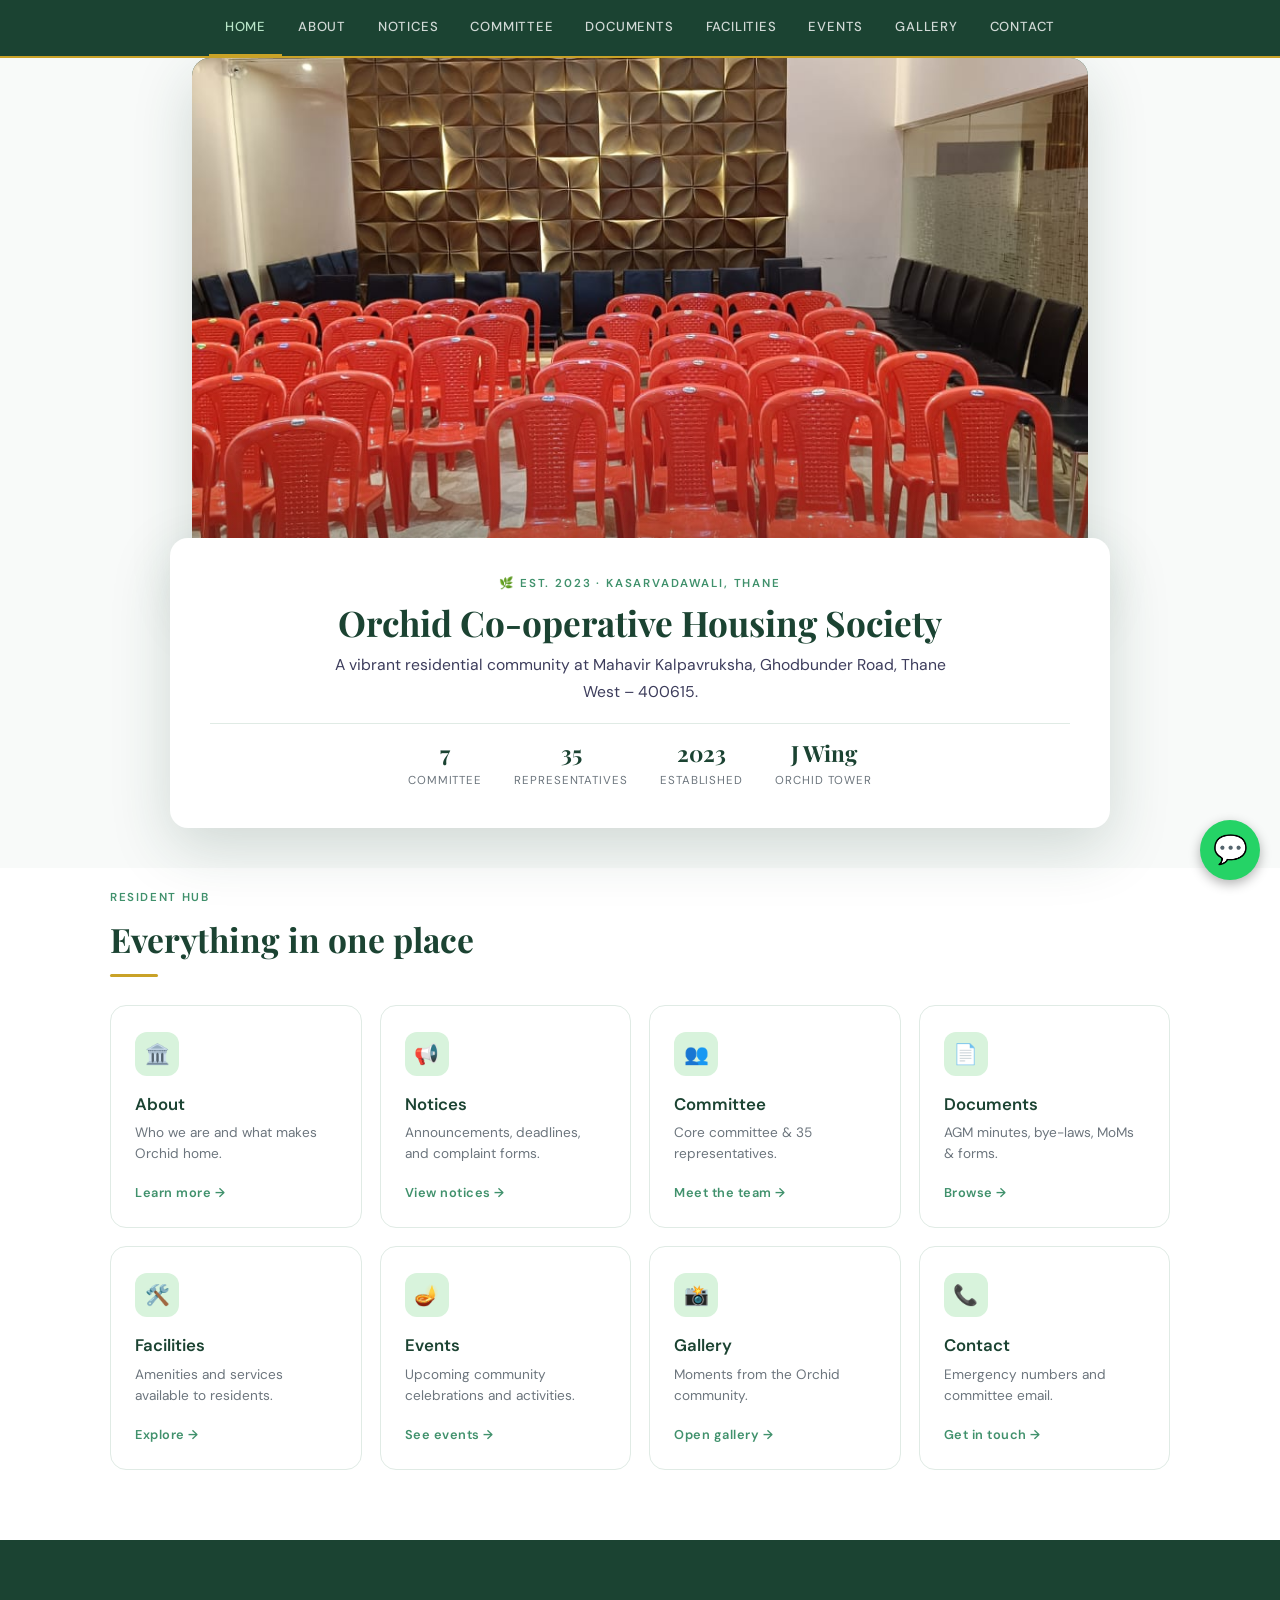
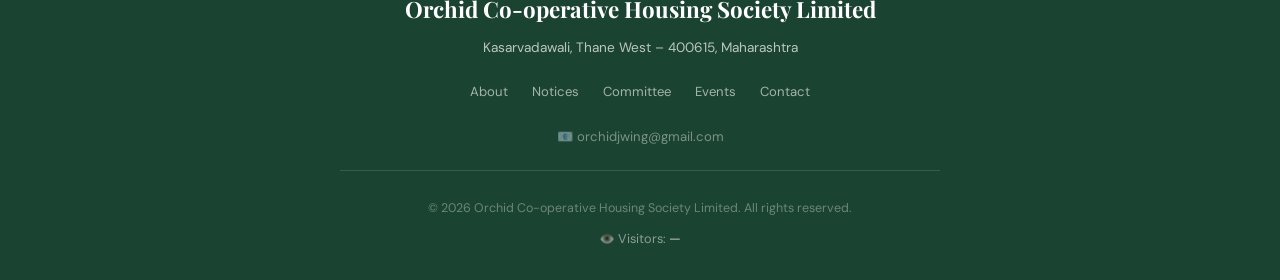
==== commit d7f26ae4: "updating gallery pics" ====
--- a/index.html
+++ b/index.html
@@ -99,8 +99,6 @@
       'assets/gallery/orchid-tower.jpg',
       'assets/gallery/open-area.jpg',
       'assets/gallery/agm-hall.jpg',
-      'assets/gallery/security-team.jpg',
-      'assets/gallery/kumkum.jpeg',
       'assets/gallery/kids.jpeg'
     ];
 
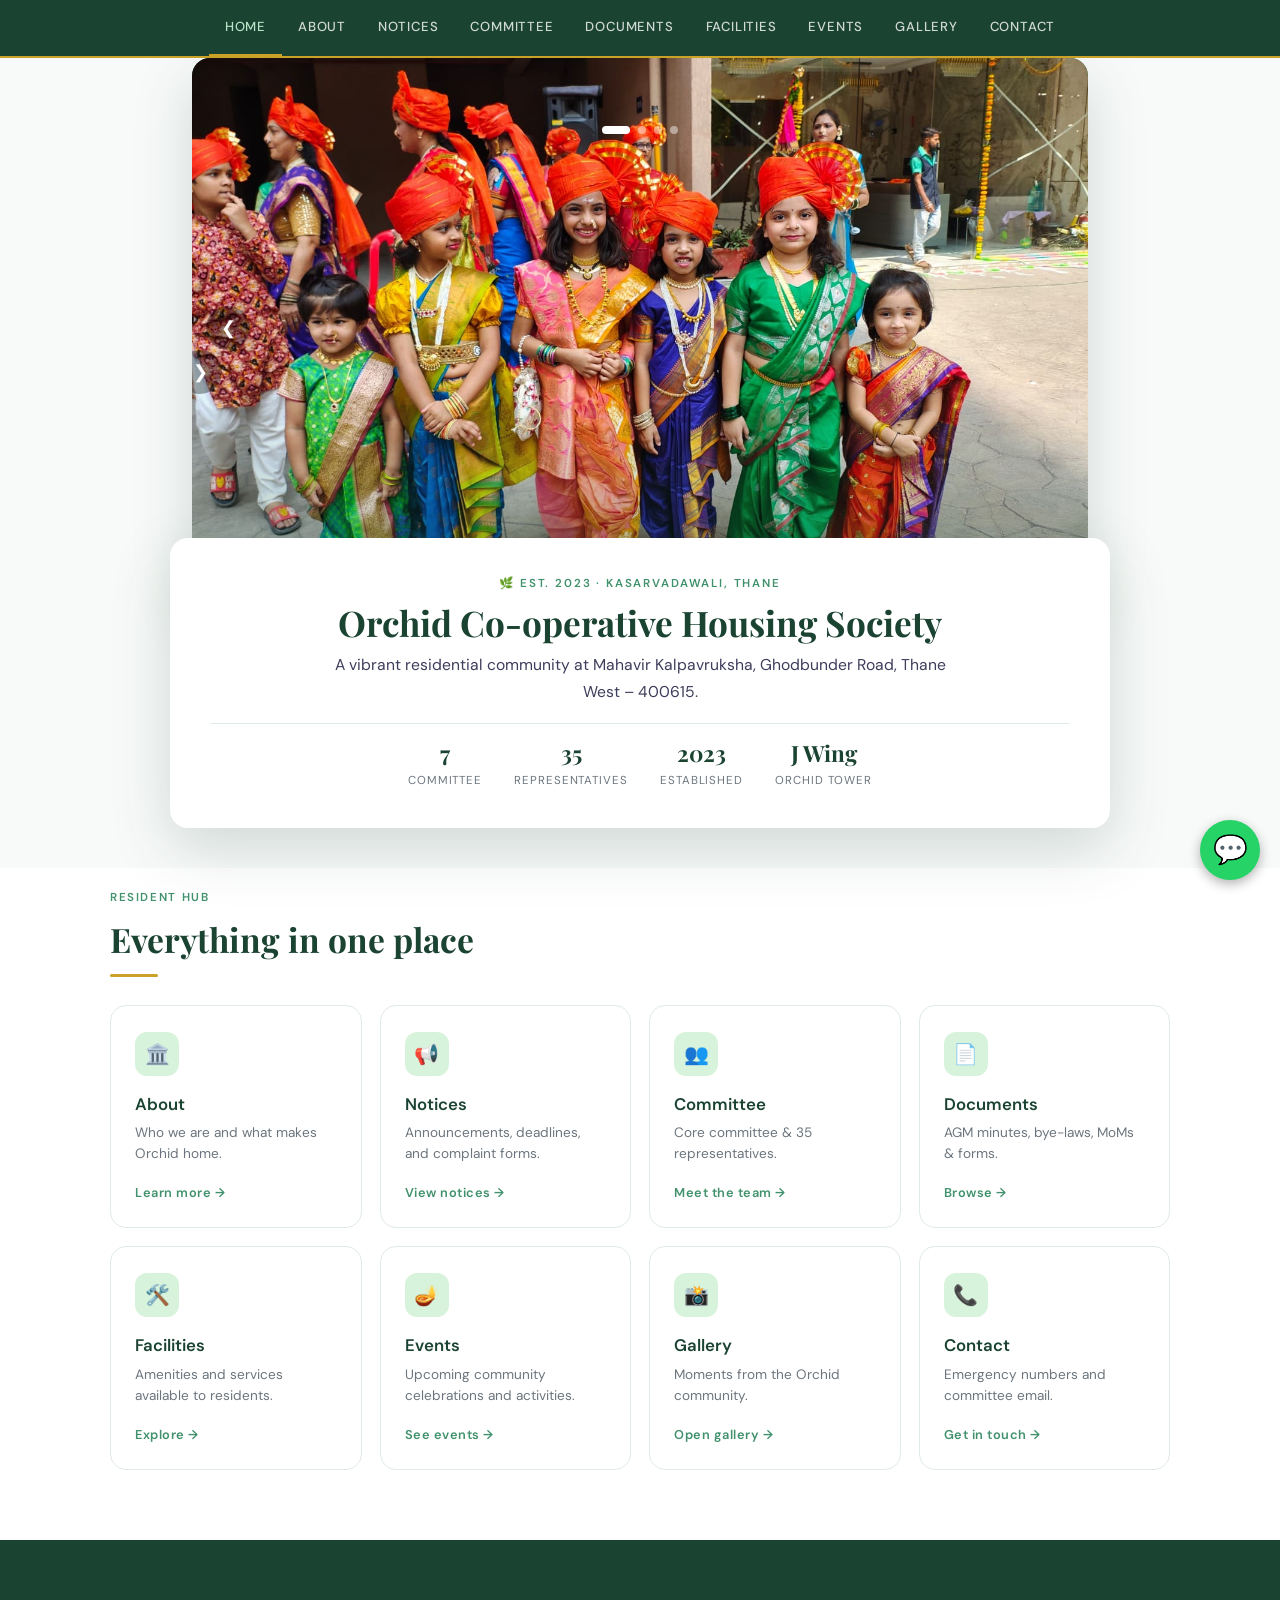
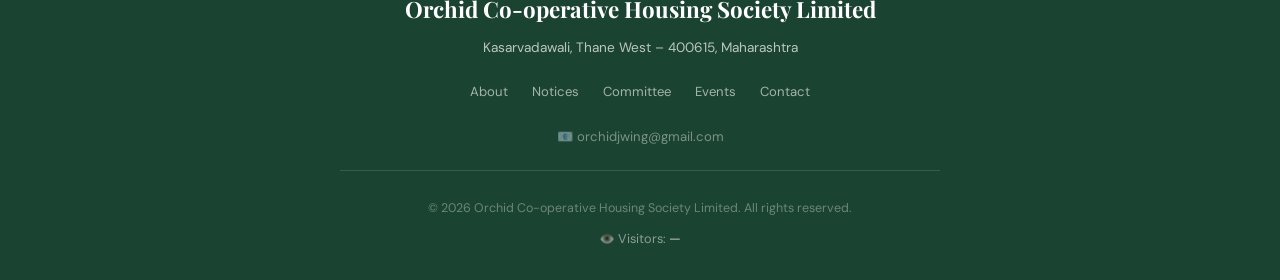
==== commit 6994bf0f: "updating gallery pics" ====
--- a/index.html
+++ b/index.html
@@ -14,6 +14,8 @@
 <!-- FULL-WIDTH IMAGE SLIDER (no text) -->
 <header class="hero hero-images-only">
   <div class="hero-slides" id="heroSlides" aria-hidden="true"></div>
+  <button type="button" class="hero-nav hero-nav-prev" id="heroPrev" aria-label="Previous slide">&#10094;</button>
+  <button type="button" class="hero-nav hero-nav-next" id="heroNext" aria-label="Next slide">&#10095;</button>
   <div class="hero-dots" id="heroDots"></div>
 </header>
 
@@ -134,6 +136,11 @@
 
     var timer = setInterval(next, 5000);
 
+    var prevBtn = document.getElementById('heroPrev');
+    var nextBtn = document.getElementById('heroNext');
+    if (prevBtn) prevBtn.addEventListener('click', function () { go((current - 1 + slides.length) % slides.length); });
+    if (nextBtn) nextBtn.addEventListener('click', function () { go((current + 1) % slides.length); });
+
     function setActive(i) {
       slides.forEach(function (s, idx) { s.classList.toggle('active', idx === i); });
       dots.forEach(function (d, idx) { d.classList.toggle('active', idx === i); });
--- a/css/style.css
+++ b/css/style.css
@@ -146,6 +146,38 @@
   width: 28px;
   border-radius: 4px;
   background: var(--white);
+}
+
+/* Prev / Next arrow buttons on the hero slider */
+.hero-nav {
+  position: absolute;
+  top: 50%;
+  transform: translateY(-50%);
+  z-index: 5;
+  width: 44px;
+  height: 44px;
+  border-radius: 50%;
+  border: 0;
+  background: rgba(0, 0, 0, 0.35);
+  color: #fff;
+  font-size: 1.1rem;
+  line-height: 1;
+  cursor: pointer;
+  display: flex;
+  align-items: center;
+  justify-content: center;
+  transition: background 0.25s ease, transform 0.25s ease;
+  padding: 0;
+}
+.hero-nav:hover { background: rgba(0, 0, 0, 0.55); }
+.hero-nav:active { transform: translateY(-50%) scale(0.95); }
+.hero-nav-prev { left: 14px; }
+.hero-nav-next { right: 14px; }
+
+@media (max-width: 720px) {
+  .hero-nav { width: 36px; height: 36px; font-size: 0.95rem; }
+  .hero-nav-prev { left: 8px; }
+  .hero-nav-next { right: 8px; }
 }
 
 /* Floating welcome card that overlaps the slider */
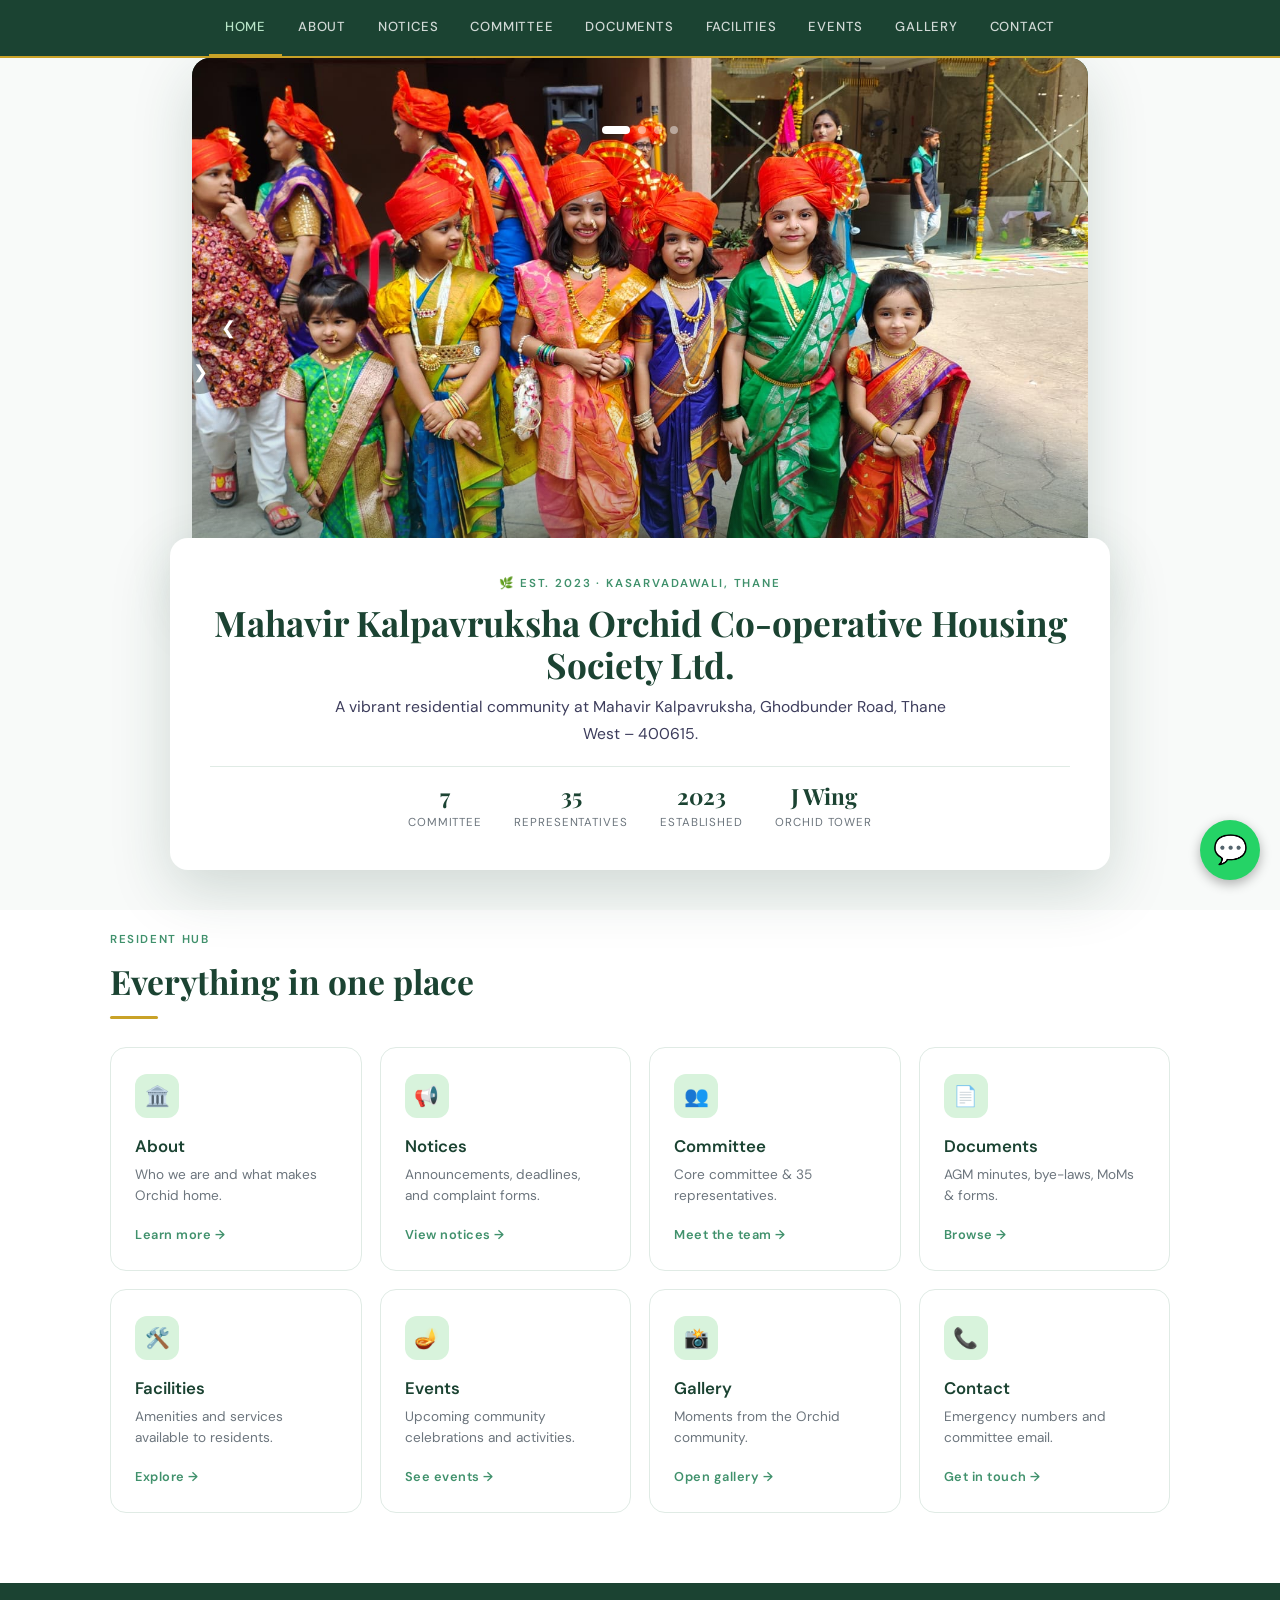
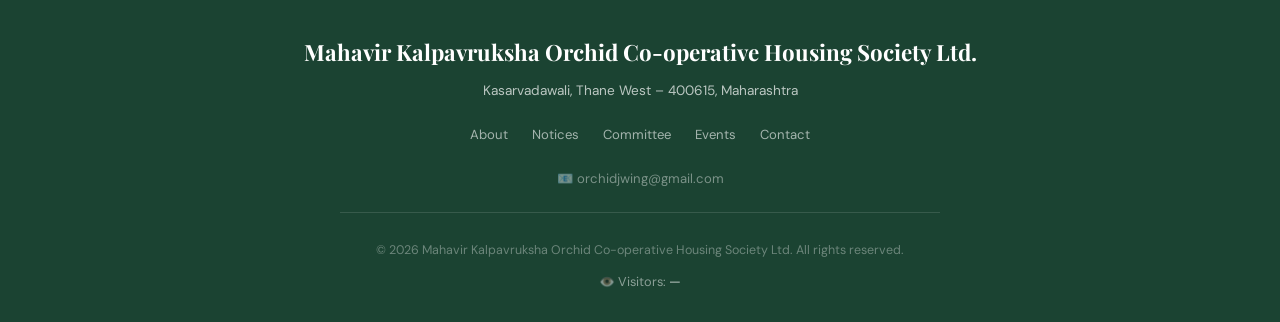
==== commit cba67123: "updated wording" ====
--- a/index.html
+++ b/index.html
@@ -3,7 +3,7 @@
 <head>
 <meta charset="UTF-8">
 <meta name="viewport" content="width=device-width, initial-scale=1.0">
-<title>Orchid Co-operative Housing Society Limited</title>
+<title>Mahavir Kalpavruksha Orchid Co-operative Housing Society Ltd.</title>
 <link rel="preconnect" href="https://fonts.googleapis.com">
 <link href="https://fonts.googleapis.com/css2?family=Playfair+Display:wght@600;700&family=DM+Sans:wght@300;400;500;600&display=swap" rel="stylesheet">
 <link rel="stylesheet" href="css/style.css">
@@ -23,7 +23,7 @@
 <div class="container">
   <div class="welcome-card">
     <p class="eyebrow">🌿 Est. 2023 · Kasarvadawali, Thane</p>
-    <h1>Orchid Co-operative Housing Society</h1>
+    <h1>Mahavir Kalpavruksha Orchid Co-operative Housing Society Ltd.</h1>
     <p class="lede">A vibrant residential community at Mahavir Kalpavruksha, Ghodbunder Road, Thane West – 400615.</p>
     <div class="stats">
       <div><strong>7</strong><span>Committee</span></div>
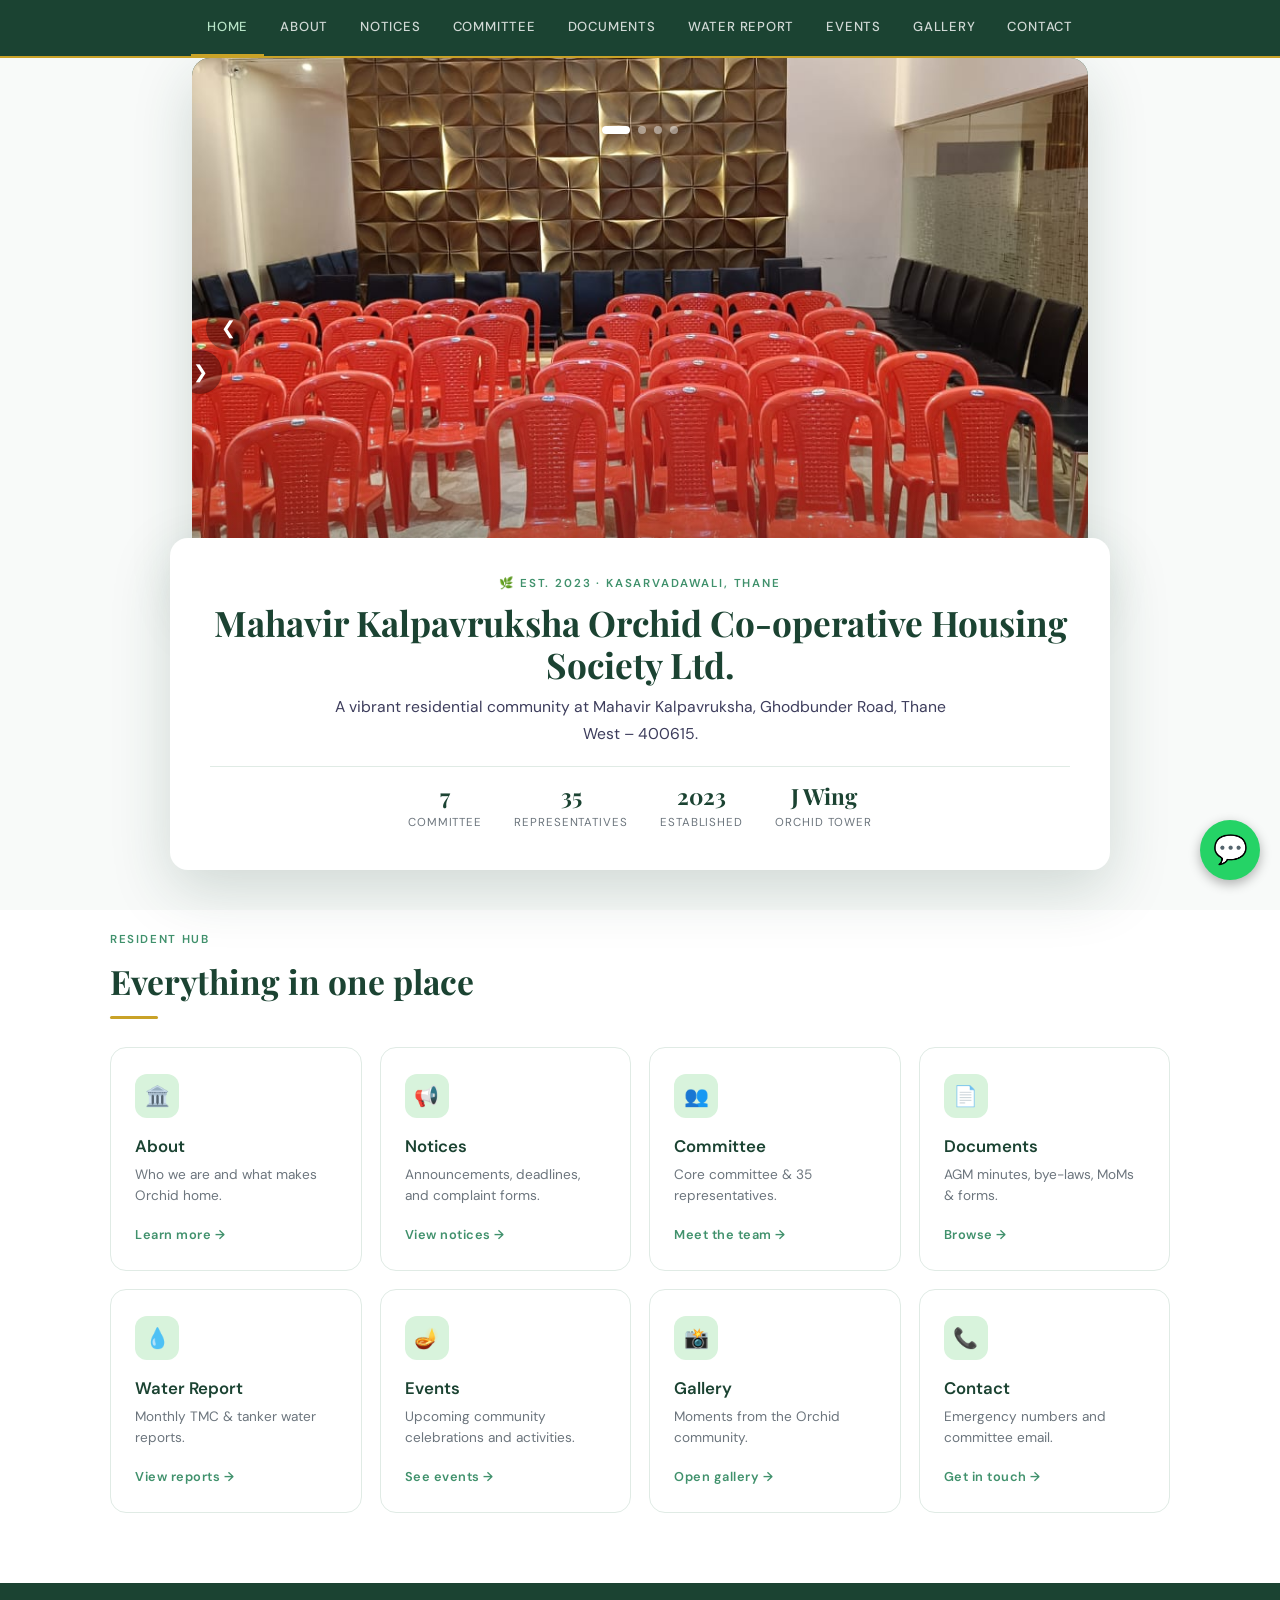
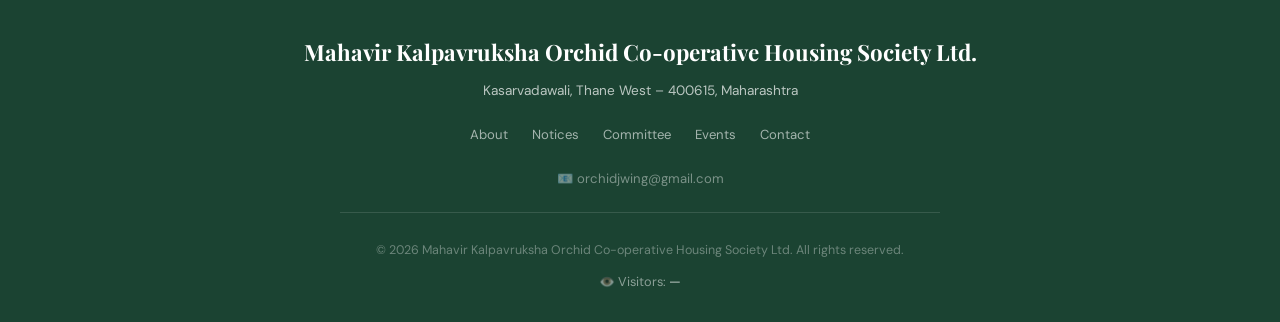
==== commit 4874917c: "Added TMC Water Report" ====
--- a/index.html
+++ b/index.html
@@ -66,11 +66,11 @@
         <p>AGM minutes, bye-laws, MoMs &amp; forms.</p>
         <span class="tile-arrow">Browse →</span>
       </a>
-      <a href="facilities.html" class="tile">
-        <div class="tile-icon">🛠️</div>
-        <h3>Facilities</h3>
-        <p>Amenities and services available to residents.</p>
-        <span class="tile-arrow">Explore →</span>
+      <a href="water.html" class="tile">
+        <div class="tile-icon">💧</div>
+        <h3>Water Report</h3>
+        <p>Monthly TMC &amp; tanker water reports.</p>
+        <span class="tile-arrow">View reports →</span>
       </a>
       <a href="events.html" class="tile">
         <div class="tile-icon">🪔</div>
--- a/css/style.css
+++ b/css/style.css
@@ -1111,6 +1111,57 @@
 }
 .doc-error p { margin-bottom: 4px; }
 .doc-error p:last-child { margin-bottom: 0; }
+
+/* ── WATER REPORTS ── */
+.water-grid {
+  display: grid;
+  gap: 24px;
+}
+
+.water-card {
+  background: var(--white);
+  border: 1px solid var(--border);
+  border-radius: 14px;
+  overflow: hidden;
+  transition: box-shadow 0.2s, border-color 0.2s, transform 0.2s;
+}
+
+.water-card:hover {
+  border-color: var(--green-light);
+  box-shadow: 0 10px 28px rgba(27,67,50,0.08);
+  transform: translateY(-1px);
+}
+
+.water-preview {
+  display: block;
+  background: var(--green-pale);
+  border-bottom: 1px solid var(--border);
+  line-height: 0;
+}
+
+.water-preview img {
+  width: 100%;
+  height: auto;
+  display: block;
+}
+
+.water-body {
+  padding: 18px 22px 22px;
+}
+
+.water-body h3 {
+  font-family: 'Playfair Display', serif;
+  font-size: 1.1rem;
+  color: var(--green-dark);
+  margin-bottom: 4px;
+}
+
+.water-actions {
+  display: flex;
+  gap: 10px;
+  flex-wrap: wrap;
+  margin-top: 12px;
+}
 
 /* ── PASSWORD GATE ── */
 .gate {
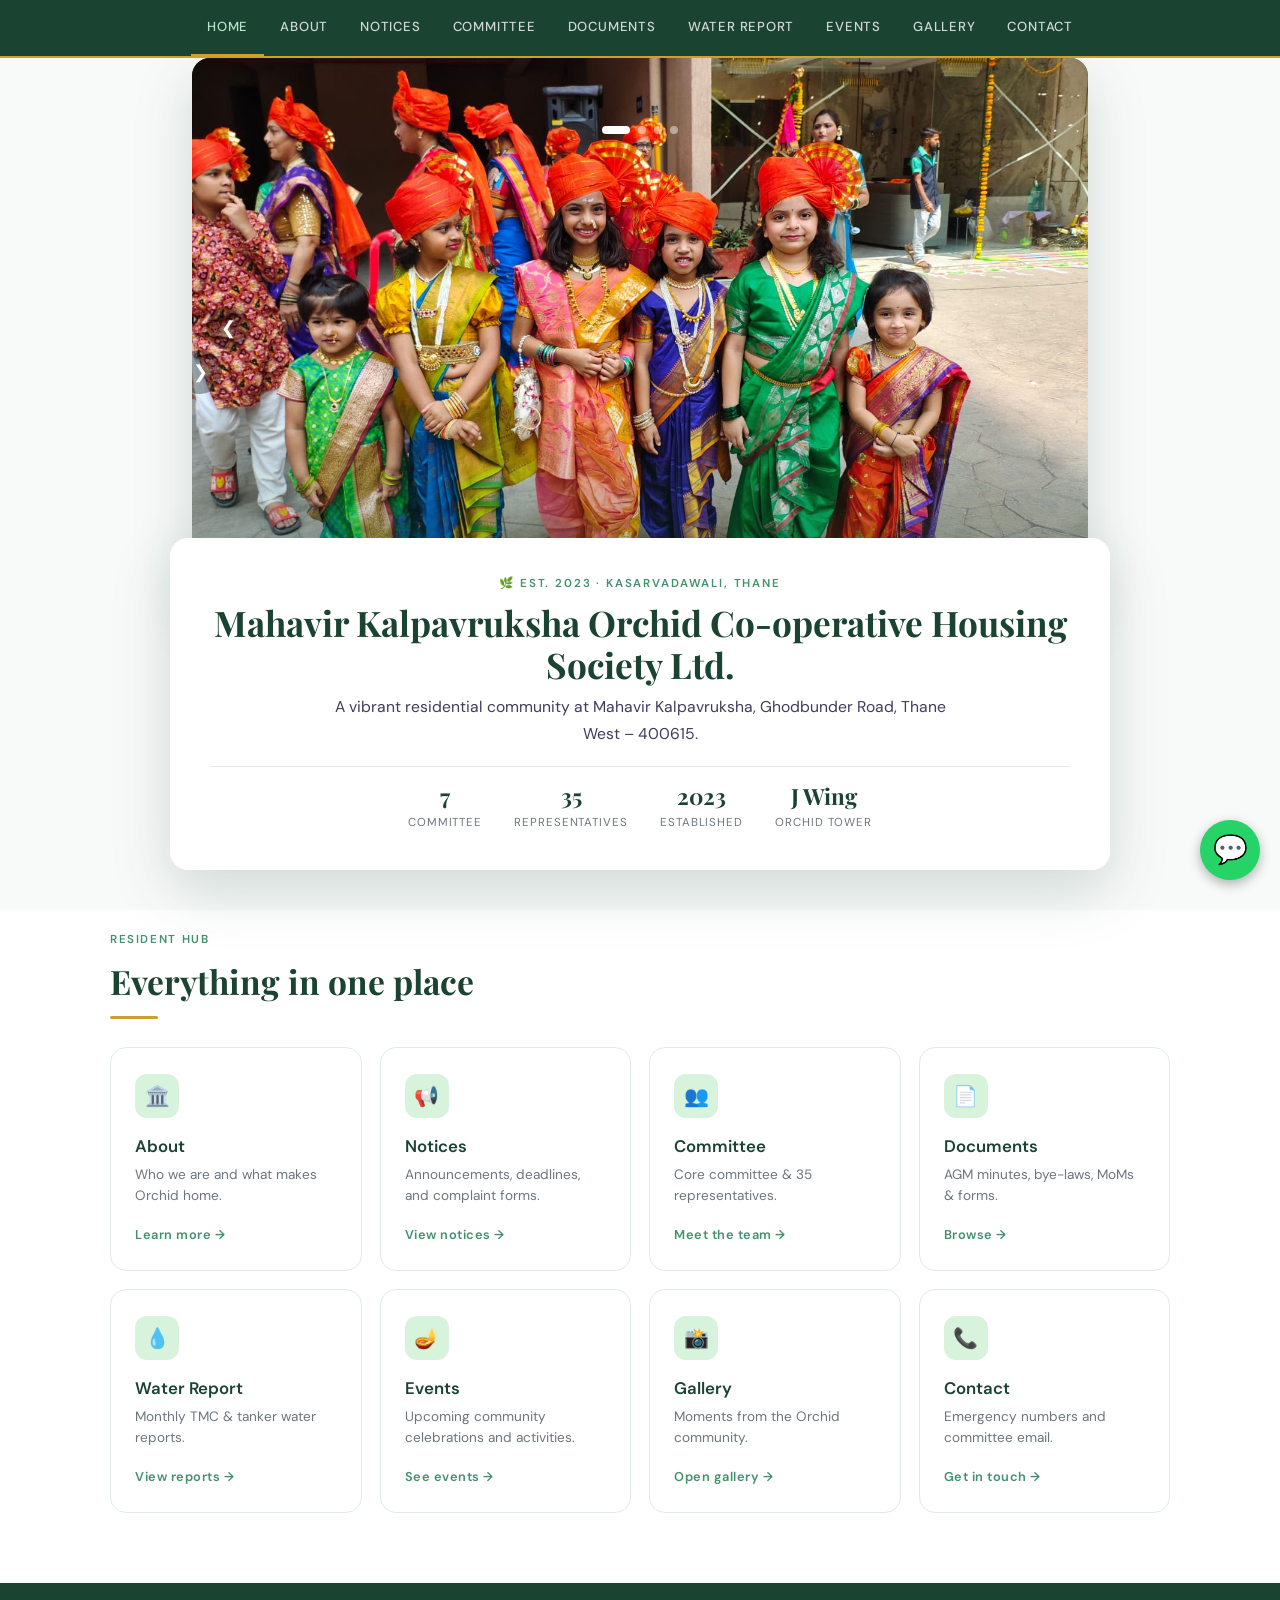
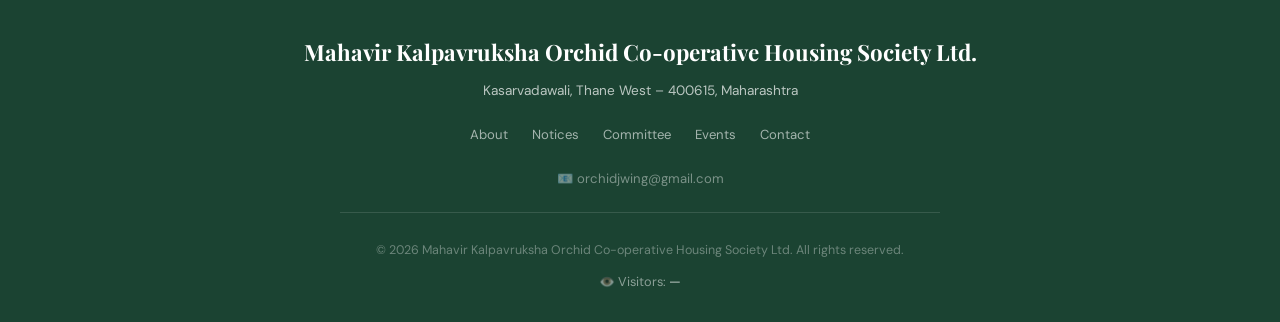
==== commit 4cfef2d3: "Added TMC Water layout" ====
--- a/index.html
+++ b/index.html
@@ -99,7 +99,7 @@
   (function () {
     var images = [
       'assets/gallery/orchid-tower.jpg',
-      'assets/gallery/open-area.jpg',
+      'assets/gallery/co-op-soc.png',
       'assets/gallery/agm-hall.jpg',
       'assets/gallery/kids.jpeg'
     ];
--- a/css/style.css
+++ b/css/style.css
@@ -1771,3 +1771,20 @@
   .hero { padding: 26px 16px; }
   .hero-strip { gap: 24px; margin-top: 18px; padding-top: 16px; }
 }
+
+/* Water tank layout figure */
+.tank-layout {
+  margin: 24px 0 0;
+  background: #fff;
+  border-radius: 14px;
+  padding: 12px;
+  box-shadow: 0 12px 40px rgba(27,67,50,0.10);
+  overflow: hidden;
+}
+.tank-layout img {
+  display: block;
+  width: 100%;
+  height: auto;
+  border-radius: 8px;
+}
+
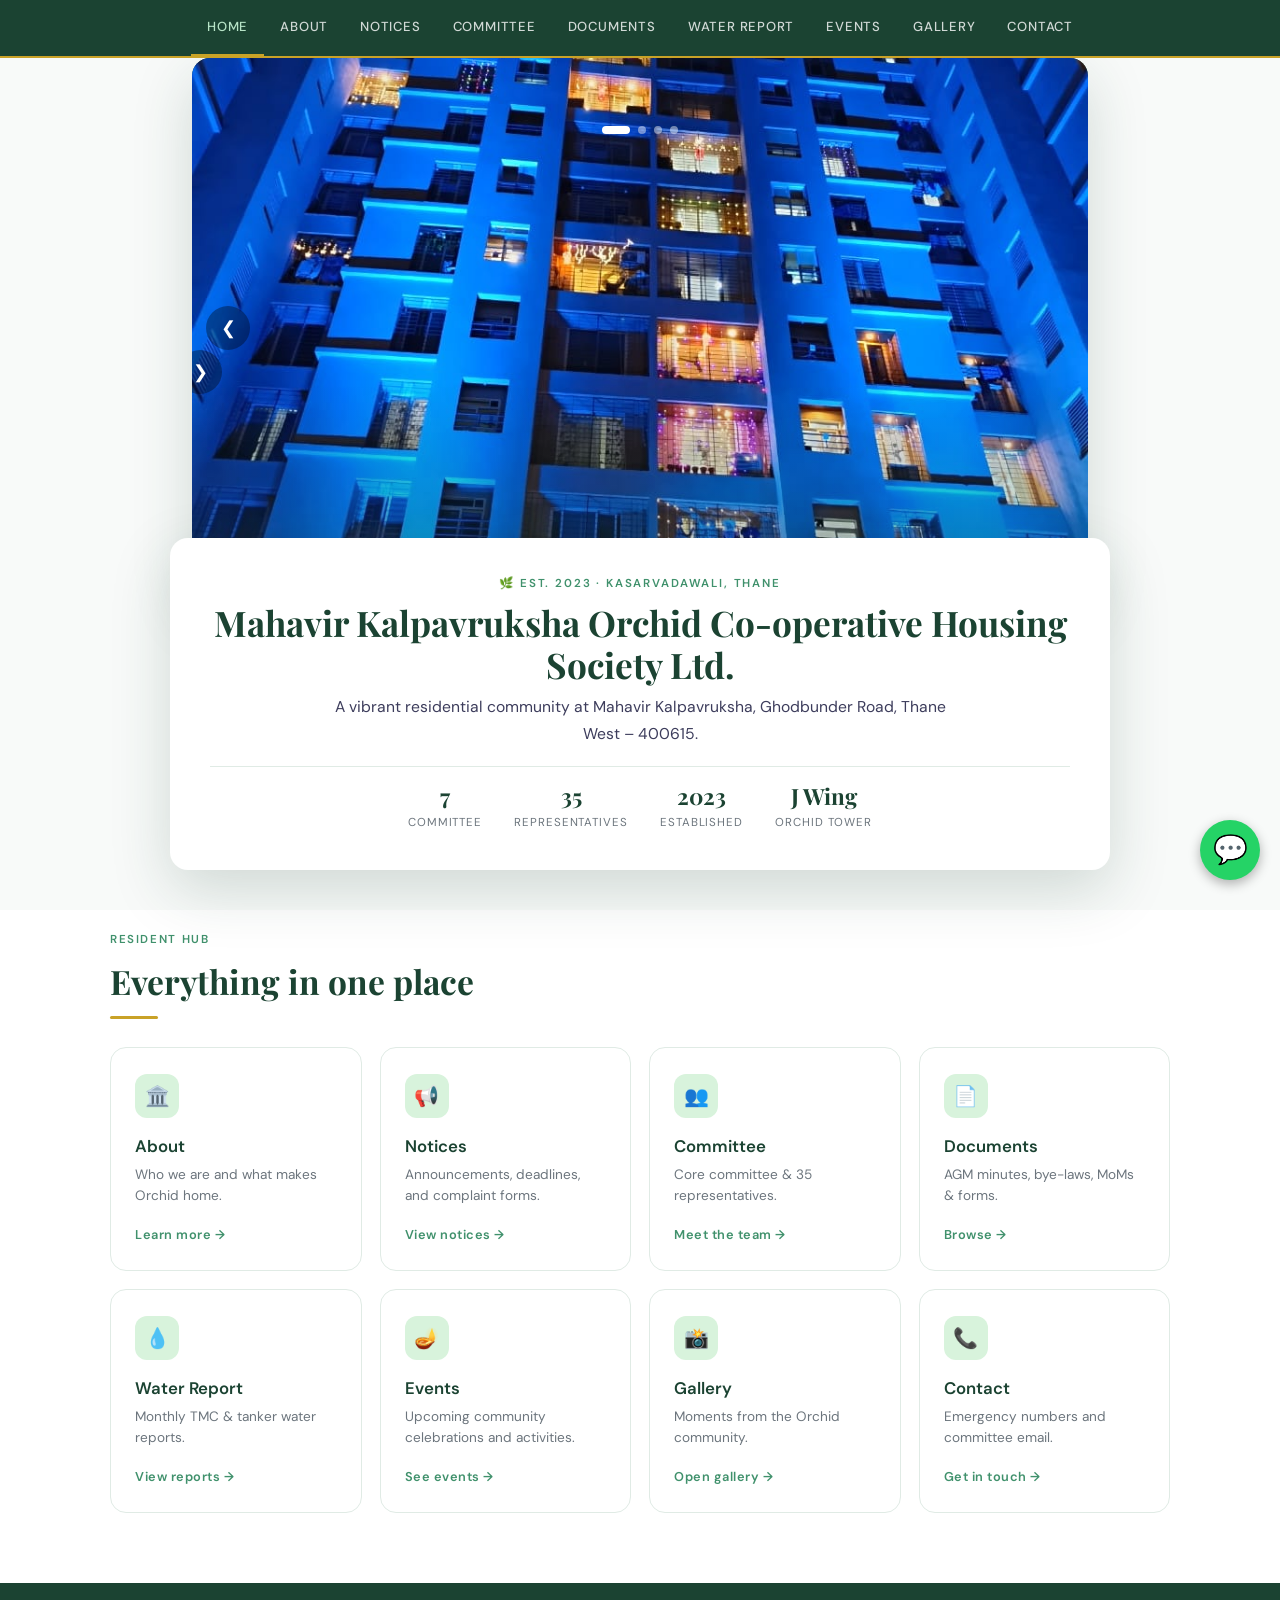
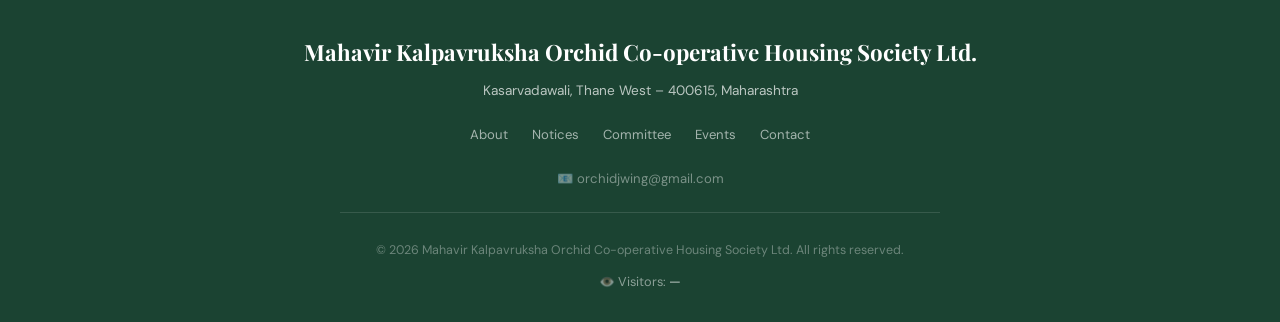
==== commit b1edadac: "Fix GoatCounter tracking by loading it via external script The tag was placed inside partials/footer" ====
--- a/index.html
+++ b/index.html
@@ -162,5 +162,6 @@
 <script src="js/popup.js"></script>
 <script src="js/include.js"></script>
 <script src="js/visitor.js"></script>
+<script src="js/analytics.js"></script>
 </body>
 </html>
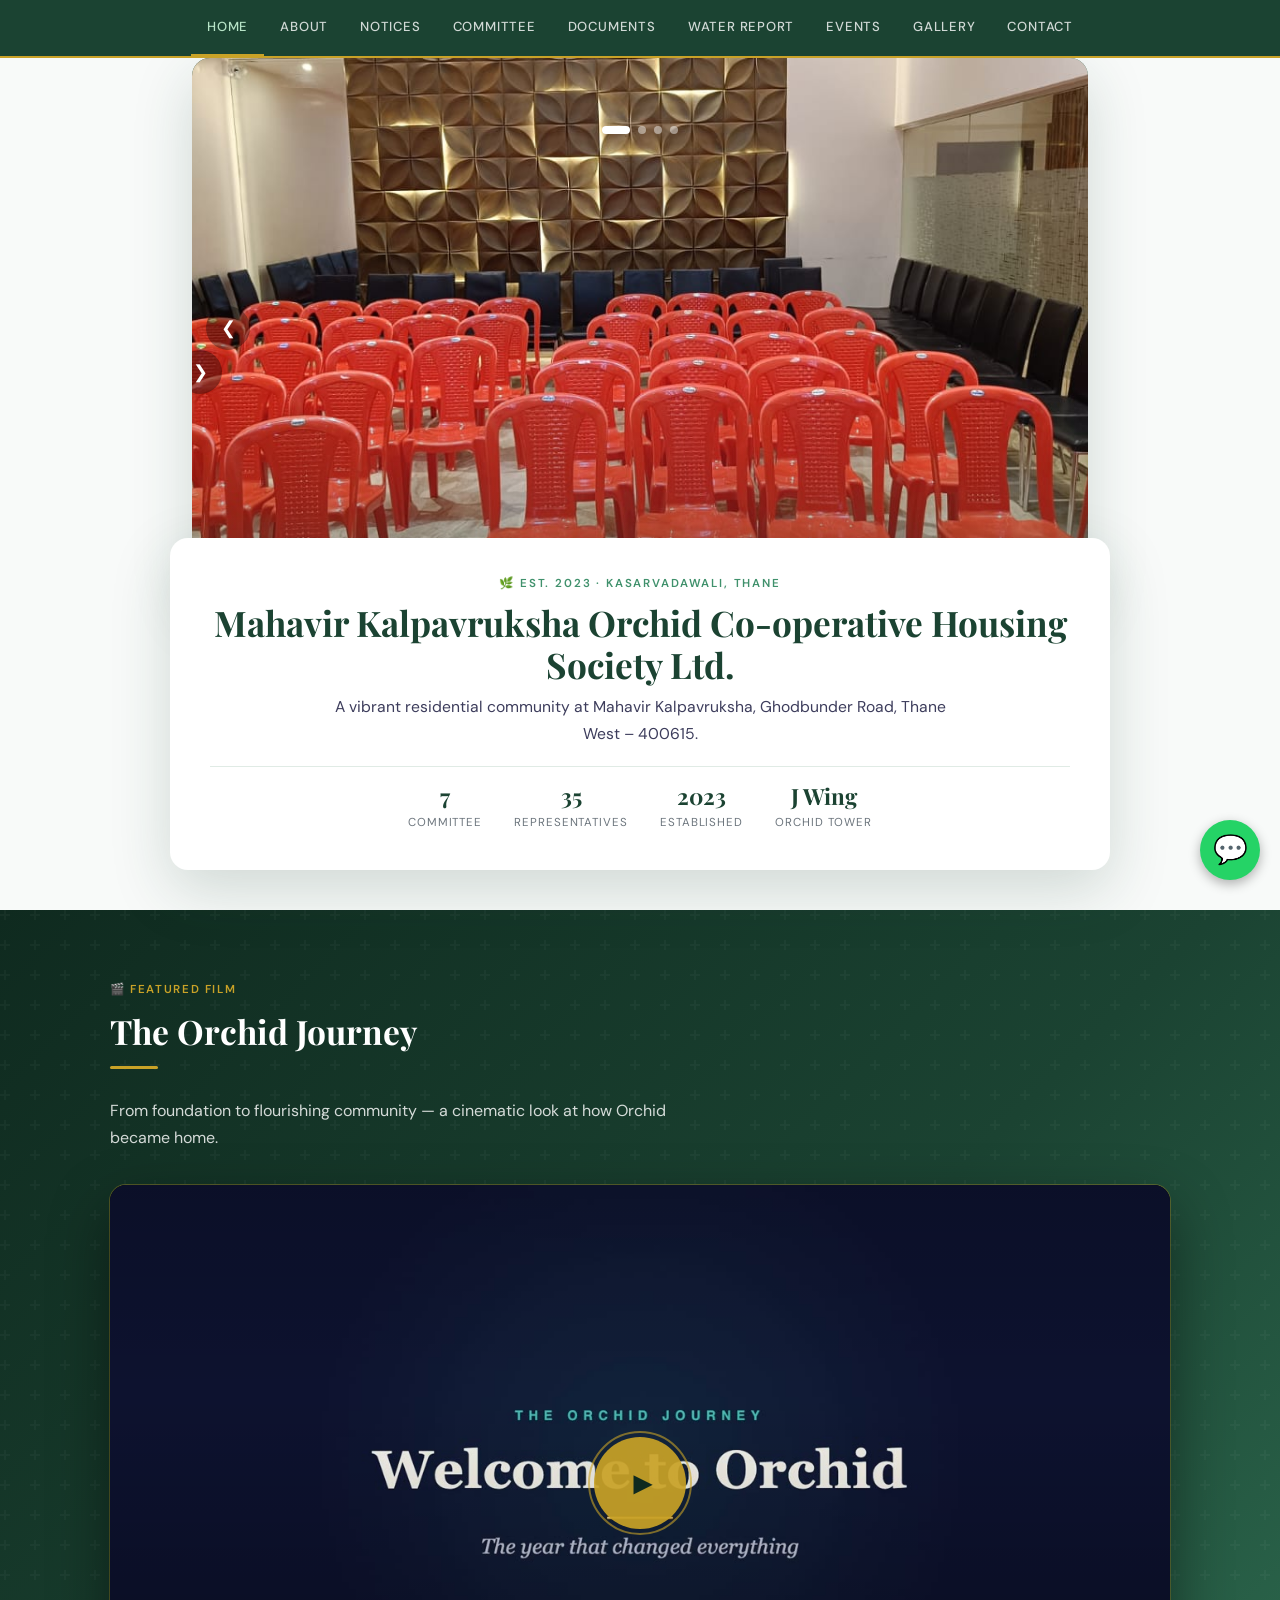
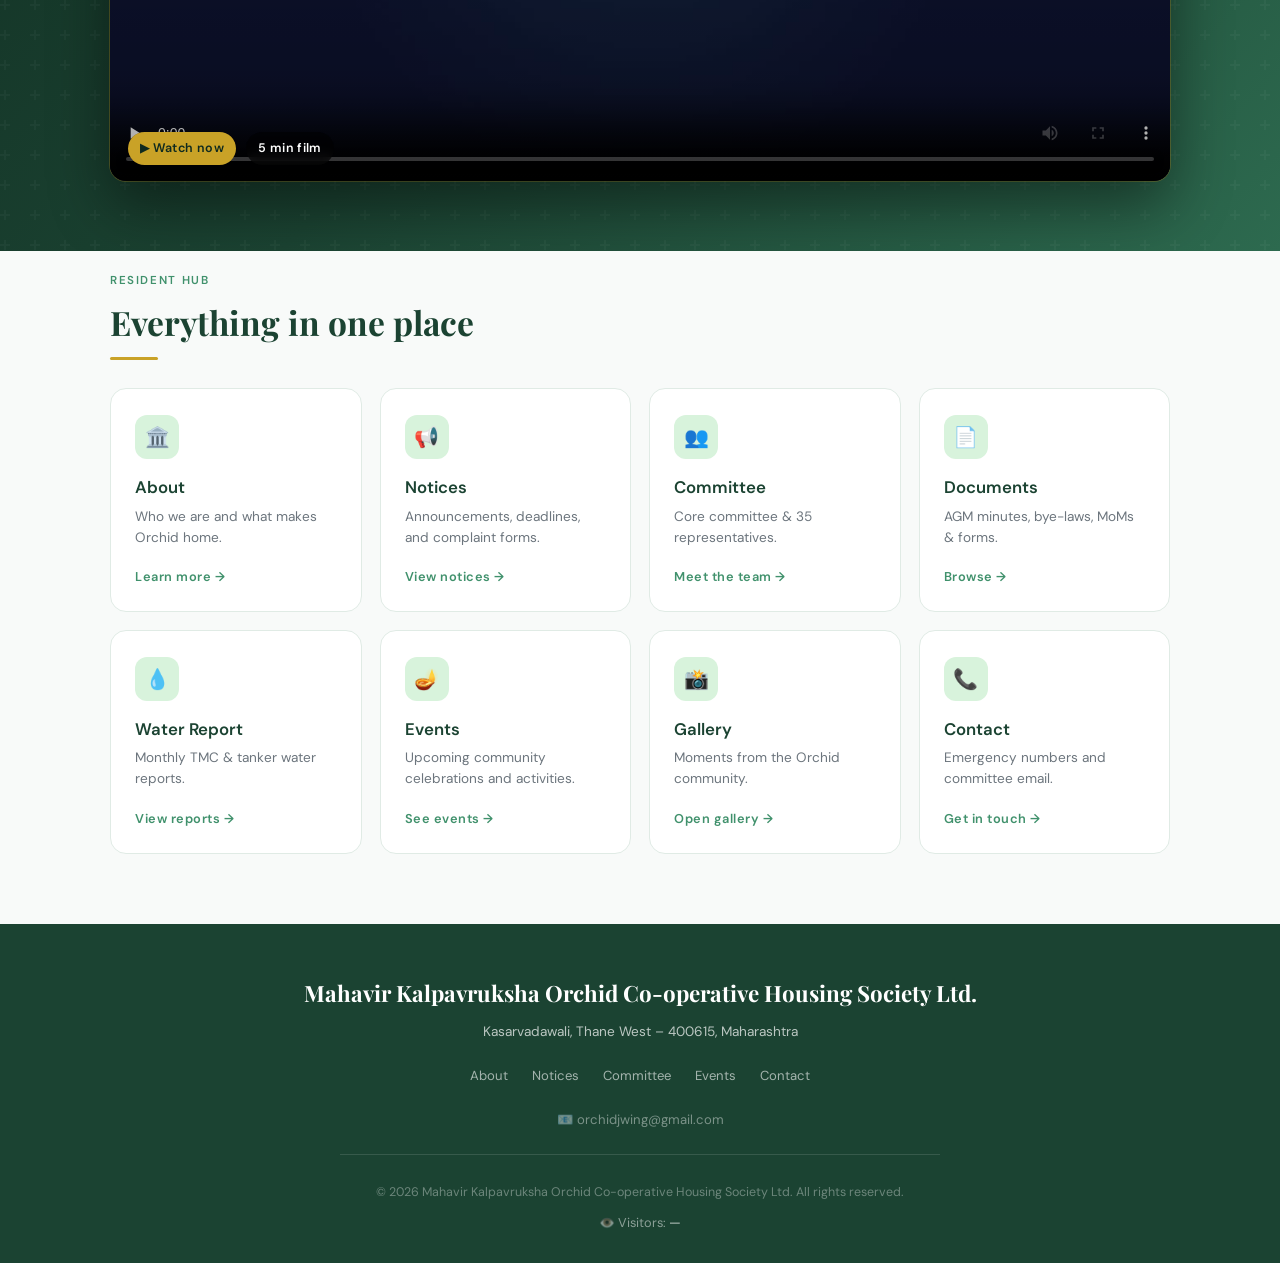
==== commit 67634140: "Add cinematic featured film section on homepage Embed the Orchid Journey video below the welcome car" ====
--- a/index.html
+++ b/index.html
@@ -34,6 +34,41 @@
   </div>
 </div>
 
+<!-- FEATURED FILM -->
+<section class="film-section">
+  <div class="container">
+    <div class="film-head">
+      <p class="section-label film-label">🎬 Featured Film</p>
+      <h2>The Orchid Journey</h2>
+      <div class="divider"></div>
+      <p class="film-lede">From foundation to flourishing community — a cinematic look at how Orchid became home.</p>
+    </div>
+
+    <figure class="film-stage" id="filmStage">
+      <video id="orchidFilm"
+             class="film-video"
+             poster="assets/video/orchid-journey-poster.jpg"
+             preload="none"
+             playsinline
+             controls
+             controlslist="nodownload">
+        <source src="assets/video/orchid-journey.mp4" type="video/mp4">
+        Your browser does not support the video tag.
+      </video>
+
+      <button type="button" class="film-play" id="filmPlay" aria-label="Play the Orchid Journey film">
+        <span class="film-play-ring"></span>
+        <span class="film-play-icon">&#9658;</span>
+      </button>
+
+      <div class="film-meta" id="filmMeta">
+        <span class="film-badge">▶ Watch now</span>
+        <span class="film-runtime">5 min film</span>
+      </div>
+    </figure>
+  </div>
+</section>
+
 <!-- QUICK LINK TILES -->
 <section style="padding-top: 20px;">
   <div class="container">
@@ -159,6 +194,24 @@
     }
   })();
 </script>
+<script>
+  (function () {
+    var stage = document.getElementById('filmStage');
+    var video = document.getElementById('orchidFilm');
+    var play  = document.getElementById('filmPlay');
+    if (!stage || !video || !play) return;
+
+    function start() {
+      stage.classList.add('is-playing');
+      video.play().catch(function () {});
+    }
+    play.addEventListener('click', start);
+    video.addEventListener('play', function () { stage.classList.add('is-playing'); });
+    video.addEventListener('pause', function () {
+      if (video.currentTime === 0 || video.ended) stage.classList.remove('is-playing');
+    });
+  })();
+</script>
 <script src="js/popup.js"></script>
 <script src="js/include.js"></script>
 <script src="js/visitor.js"></script>
--- a/css/style.css
+++ b/css/style.css
@@ -1788,3 +1788,129 @@
   border-radius: 8px;
 }
 
+
+/* ── FEATURED FILM ── */
+section.film-section {
+  background: linear-gradient(135deg, #0f2a1f 0%, var(--green-dark) 55%, var(--green-mid) 100%);
+  color: var(--white);
+  position: relative;
+  overflow: hidden;
+}
+.film-section::before {
+  content: '';
+  position: absolute;
+  inset: 0;
+  background: url("data:image/svg+xml,%3Csvg width='60' height='60' viewBox='0 0 60 60' xmlns='http://www.w3.org/2000/svg'%3E%3Cg fill='none' fill-rule='evenodd'%3E%3Cg fill='%23ffffff' fill-opacity='0.03'%3E%3Cpath d='M36 34v-4h-2v4h-4v2h4v4h2v-4h4v-2h-4zm0-30V0h-2v4h-4v2h4v4h2V6h4V4h-4zM6 34v-4H4v4H0v2h4v4h2v-4h4v-2H6zM6 4V0H4v4H0v2h4v4h2V6h4V4H6z'/%3E%3C/g%3E%3C/g%3E%3C/svg%3E");
+  pointer-events: none;
+}
+.film-head { position: relative; z-index: 1; }
+.film-label { color: var(--gold); }
+.film-section h2 { color: var(--white); }
+.film-section .divider { background: var(--gold); }
+.film-lede {
+  color: rgba(255,255,255,0.82);
+  max-width: 560px;
+  font-size: 1rem;
+  margin-bottom: 34px;
+}
+
+.film-stage {
+  position: relative;
+  z-index: 1;
+  border-radius: 16px;
+  overflow: hidden;
+  background: #000;
+  box-shadow: 0 24px 60px rgba(0,0,0,0.45), 0 0 0 1px rgba(201,162,39,0.35);
+  aspect-ratio: 16 / 9;
+  cursor: pointer;
+}
+.film-video {
+  display: block;
+  width: 100%;
+  height: 100%;
+  object-fit: cover;
+}
+
+/* Play button overlay */
+.film-play {
+  position: absolute;
+  inset: 0;
+  margin: auto;
+  width: 92px;
+  height: 92px;
+  border: none;
+  border-radius: 50%;
+  background: rgba(201,162,39,0.92);
+  color: #0f2a1f;
+  display: flex;
+  align-items: center;
+  justify-content: center;
+  cursor: pointer;
+  transition: transform 0.2s, background 0.2s, opacity 0.3s;
+  z-index: 3;
+}
+.film-meta { transition: opacity 0.3s; }
+.film-play:hover { transform: scale(1.08); background: var(--gold); }
+.film-play-icon { font-size: 2rem; margin-left: 6px; line-height: 1; }
+.film-play-ring {
+  position: absolute;
+  inset: -6px;
+  border-radius: 50%;
+  border: 2px solid rgba(201,162,39,0.6);
+  animation: filmPulse 2.4s ease-out infinite;
+}
+@keyframes filmPulse {
+  0%   { transform: scale(1);   opacity: 0.9; }
+  70%  { transform: scale(1.5); opacity: 0; }
+  100% { transform: scale(1.5); opacity: 0; }
+}
+
+/* Meta badges */
+.film-meta {
+  position: absolute;
+  left: 18px;
+  bottom: 16px;
+  display: flex;
+  gap: 10px;
+  align-items: center;
+  z-index: 3;
+  pointer-events: none;
+}
+.film-badge,
+.film-runtime {
+  font-size: 0.78rem;
+  font-weight: 600;
+  letter-spacing: 0.03em;
+  padding: 6px 12px;
+  border-radius: 999px;
+  backdrop-filter: blur(6px);
+}
+.film-badge { background: var(--gold); color: #0f2a1f; }
+.film-runtime { background: rgba(0,0,0,0.45); color: #fff; }
+
+/* Gentle dark scrim so poster reads well behind the button */
+.film-stage::after {
+  content: '';
+  position: absolute;
+  inset: 0;
+  background: linear-gradient(180deg, rgba(0,0,0,0.15) 0%, rgba(0,0,0,0) 35%, rgba(0,0,0,0.35) 100%);
+  z-index: 2;
+  pointer-events: none;
+  transition: opacity 0.3s;
+}
+
+/* When playing, reveal native controls and clear the overlay */
+.film-stage.is-playing { cursor: default; }
+.film-stage.is-playing .film-play,
+.film-stage.is-playing .film-meta,
+.film-stage.is-playing::after { opacity: 0; pointer-events: none; }
+
+@media (max-width: 600px) {
+  .film-play { width: 68px; height: 68px; }
+  .film-play-icon { font-size: 1.5rem; }
+  .film-meta { left: 12px; bottom: 12px; }
+}
+
+@media (prefers-reduced-motion: reduce) {
+  .film-play-ring { animation: none; }
+}
